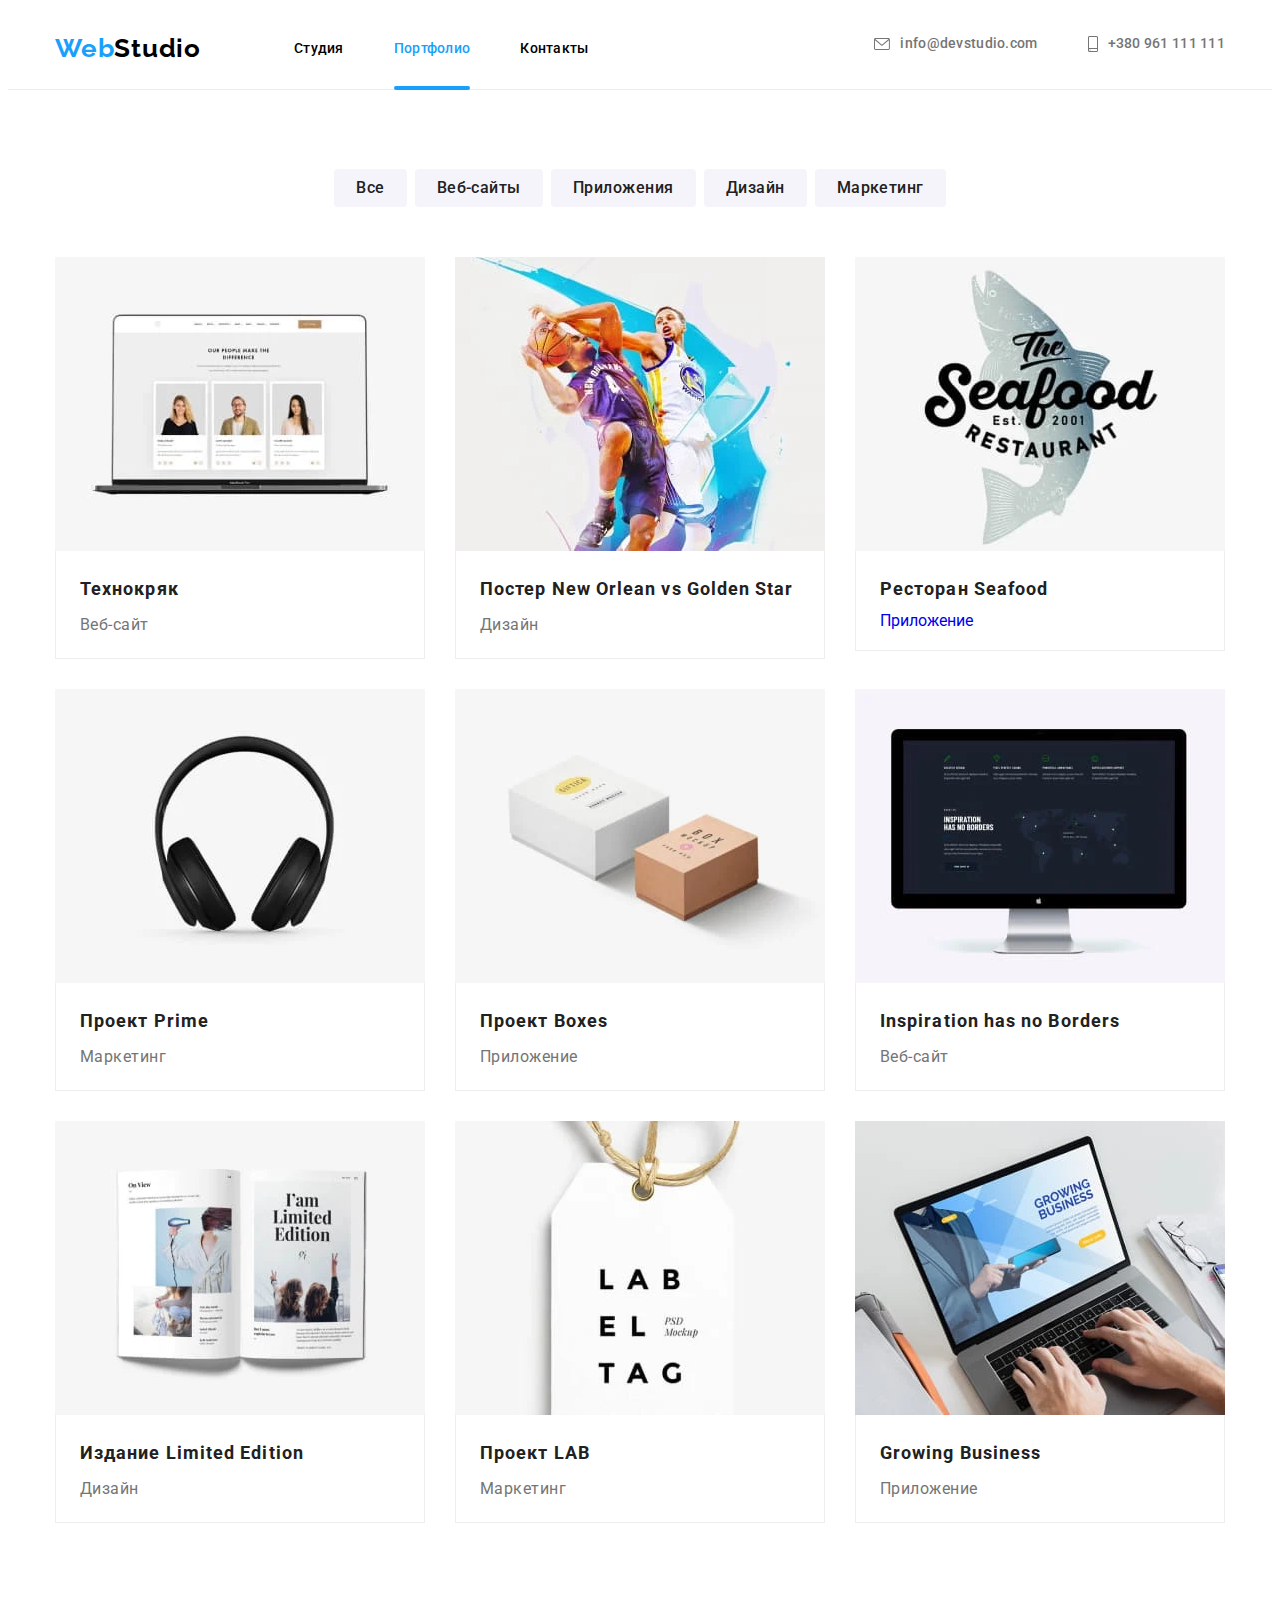
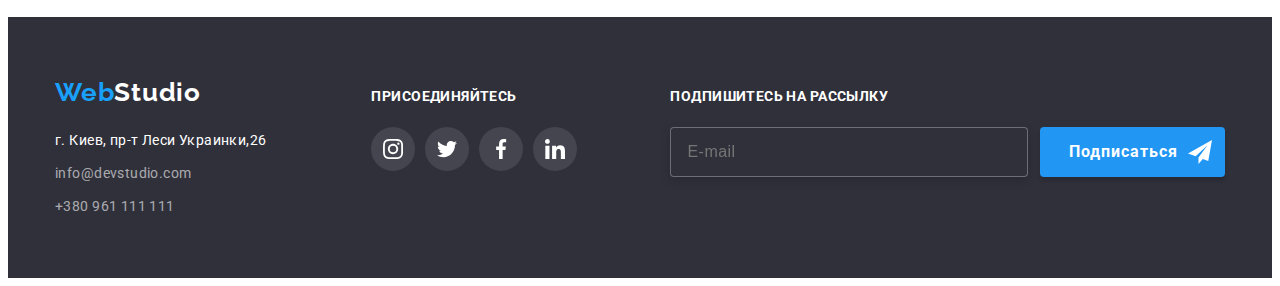
==== portfolio.html @ 55f648c2 "today" ====
<!DOCTYPE html>
<html lang="ru">

<head>
    <meta charset="UTF-8">
    <meta http-equiv="X-UA-Compatible" content="IE=edge">
    <meta name="viewport" content="width=device-width, initial-scale=1.0">
    <title>Document</title>
    <link rel="preconnect" href="https://fonts.googleapis.com">
    <link rel="preconnect" href="https://fonts.gstatic.com" crossorigin>
    <link
        href="https://fonts.googleapis.com/css2?family=Raleway:wght@700&family=Roboto:wght@400;500;700;900&display=swap"
        rel="stylesheet">
    <link rel="stylesheet" href="https://cdnjs.cloudflare.com/ajax/libs/modern-normalize/1.1.0/modern-normalize.min.css"
        integrity="sha512-wpPYUAdjBVSE4KJnH1VR1HeZfpl1ub8YT/NKx4PuQ5NmX2tKuGu6U/JRp5y+Y8XG2tV+wKQpNHVUX03MfMFn9Q=="
        crossorigin="anonymous" referrerpolicy="no-referrer" />

        <link rel="stylesheet" href="css/main.min.css">
</head>

<body>
    <!--Шапка сайта-->
    <header class="header">
        <div class="container header__container">
            <div class="mobile__logo">
                <a class="site-nav__logo" href="">Web<span class="site-nav__name">Studio</span></a>
                <button type="button" class="header__menu is__open" data-menu-open>
                    <svg width="40" height="40">
    
                        <use class="header__symbol" href="./images/symboleight.svg#icon-menu_40px">
    
                        </use>
                    </svg>
    
                </button>
            </div>
    
    
    
            <nav class="site-nav">
                <ul class="site-nav__list">
                    <li class="site-nav__item"><a class="site-nav__link " href="./index.html">Студия</a></li>
                    <li class="site-nav__item"><a class="site-nav__link current" href="./portfolio.html">Портфолио</a></li>
                    <li class="site-nav__item"><a class="site-nav__link" href="./contacts.html">Контакты</a></li>
                </ul>
            </nav>
            <ul class="contacts">
                <li class="contacts__item"><a class="contacts__link" href="mailto:">
                        <svg class="contacts__envelope">
                            <use href="./images/icon.svg#icon-envelope"></use>
                        </svg>
                        info@devstudio.com</a></li>
                <li class="contacts__item"><a class="contacts__link" href="tel:+380961111111">
                        <svg class="contacts__icon">
                            <use href="./images/icon.svg#icon-smartphone"></use>
                        </svg>
                        +380 961 111 111</a></li>
            </ul>
        </div>
    
        <div class="backdrop__menu is-hidden" data-menu>
            <button type="button" class="menu__close" data-menu-close>
                <svg class="menu__icon">
                    <use href="./images/new.svg#icon-close">
    
                    </use>
    
                </svg>
            </button>
    
    
            <ul class="menu__list">
                <li class="menu__item"><a class="menu__link" href="./index.html">Студия</a></li>
                <li class="menu__item"><a class="menu__link current" href="./portfolio.html">Портфолио</a></li>
                <li class="menu__item"><a class="menu__link" href="./contacts.html">Контакты</a></li>
            </ul>
            <div class="menu" id="menu" data-menu>
                <ul class="mobile__contacts">
    
                    <li class="mobile__item"><a class="mobile__link" href="tel:+380961111111">
    
                            +380 961 111 111</a></li>
                    <li class="mail__item"><a class="mail__link" href="mailto:">
    
                            info@devstudio.com</a></li>
                </ul>
                <ul class="network__list">
                    <li class="network__item"><a class="network__link" href="#"> Instagram
    
                        </a></li>
                    <li class="network__item"><a class="network__link" href="#"> Twitter
    
                        </a></li>
                    <li class="network__item"><a class="network__link" href="#"> Facebook
    
                        </a></li>
                    <li class="network__item"><a class="network__link" href="#"> LinkedIn
    
                        </a></li>
                </ul>
    
            </div>
    
        </div>
    </header>
    <!--кнопки -->
    <main>
        <section class="works">
            <div class="container">
                <h1 class="visually-hidden">Наши работы</h1>
                <ul class="works__button">
                    <li class="button__porfolio"><button class="button__link" type="button">Все</button></li>
                    <li class="button__porfolio"><button class="button__link" type="button">Веб-сайты</button></li>
                    <li class="button__porfolio"><button class="button__link" type="button">Приложения</button></li>
                    <li class="button__porfolio"><button class="button__link" type="button">Дизайн</button></li>
                    <li class="button__porfolio"><button class="button__link" type="button">Маркетинг</button></li>

                </ul>
        <!--работы-->
        
            <h2 class="visually-hidden">Примеры работ</h2>
            <ul class="works__example">
                <li class="works__item">
                    
                    <a class="works__link" href="#">
                    <div class="works__photo">
                  <div class="works__overlay"> 
                      <p class="works__text">Технокряк это современная площадка распространения коронавируса. Компании используют эту платформу для цифрового
                    шпионажа и атак на защищённые сервера конкурентов.</p></div>
                    <picture>
                        <source media="(max-width: 767px)" srcset="
                                        ./images/mobile/portfolio/img.webp 1x,
                                        ./images/mobile/portfolio/img@2x.webp 2x
                                      " type="image/webp" />
                        <source media="(max-width: 767px)" srcset="
                                        ./images/mobile/portfolio/img.jpg 1x,
                                        ./images/mobile/portfolio/img@2x.jpg 2x
                                      " />
                    
                        <source media="(max-width: 1199px)" srcset="
                                        ./images/tablet/portfolio/img.webp 1x,
                                        ./images/tablet/portfolio/img@2x.webp 2x
                                      " type="image/webp" />
                        <source media="(max-width: 1199px)" srcset="
                                        ./images/tablet/portfolio/img.jpg    1x,
                                        ./images/tablet/portfolio/img@2x.jpg 2x
                                      " />
                    
                        <source media="(min-width: 1200px)" srcset="
                                        ./images/desktop/portfolio/img.webp    1x,
                                        ./images/desktop/portfolio/img@2x.webp 2x
                                      " type="image/webp" />
                        <source media="(min-width: 1200px)" srcset="
                                        ./images/desktop/portfolio/img.jpg    1x,
                                        ./images/desktop/portfolio/img@2x.jpg 2x
                                      " />
                    
                        <img src="#" alt="Технокряк Веб-сайт" />
                    </picture>
                    </div>
                    <div class="works__titlle">
                        <h3 class="works__note"> Технокряк</h3>
                        <p class="works__desk">Веб-сайт</p>
                    </div>
                   </a>
                </li>
                <li class="works__item">
                    <a class="works__link" href="#">
                    <div class="works__photo">
                        <div class="works__overlay">
                            <p class="works__text">Технокряк это современная площадка распространения коронавируса. Компании используют эту
                                платформу для цифрового
                                шпионажа и атак на защищённые сервера конкурентов.</p>
                        </div>
                        <picture>
                    <source media="(max-width: 767px)" srcset="
                                                            ./images/mobile/portfolio/img-1.webp 1x,
                                                            ./images/mobile/portfolio/img-1@2x.webp 2x
                                                          " type="image/webp" />
                    <source media="(max-width: 767px)" srcset="
                                                            ./images/mobile/portfolio/img-1.jpg 1x,
                                                            ./images/mobile/portfolio/img-1@2x.jpg 2x
                                                          " />
                    
                    <source media="(max-width: 1199px)" srcset="
                                                            ./images/tablet/portfolio/img-1.webp 1x,
                                                            ./images/tablet/portfolio/img-1@2x.webp 2x
                                                          " type="image/webp" />
                    <source media="(max-width: 1199px)" srcset="
                                                            ./images/tablet/portfolio/img-1.jpg    1x,
                                                            ./images/tablet/portfolio/img-1@2x.jpg 2x
                                                          " />
                    
                    <source media="(min-width: 1200px)" srcset="
                                                            ./images/desktop/portfolio/img-1.webp    1x,
                                                            ./images/desktop/portfolio/img-1@2x.webp 2x
                                                          " type="image/webp" />
                    <source media="(min-width: 1200px)" srcset="
                                                            ./images/desktop/img-1.jpg    1x,
                                                            ./images/desktop/img-1@2x.jpg 2x
                                                          " />
                    
                    <img src="#" alt="Технокряк Веб-сайт" />
                    </picture>
                    </div>
                    <div class="works__titlle">
                        <h3 class="works__note">Постер New Orlean vs Golden Star</h3>
                        <p class="works__desk">Дизайн</p>
                    </div>
                </a>

                </li>
                <li class="works__item">
                    <a class="works__link" href="#">
                    <div class="works__photo">
                        <div class="works__overlay">
                            <p class="works__text">Технокряк это современная площадка распространения коронавируса. Компании используют эту
                                платформу для цифрового
                                шпионажа и атак на защищённые сервера конкурентов.</p>
                        </div>
                        <picture>
                    <source media="(max-width: 767px)" srcset="
                                                            ./images/mobile/portfolio/img-2.webp 1x,
                                                            ./images/mobile/portfolio/img-2@2x.webp 2x
                                                          " type="image/webp" />
                    <source media="(max-width: 767px)" srcset="
                                                            ./images/mobile/portfolio/img-2.jpg 1x,
                                                            ./images/mobile/portfolio/img-2@2x.jpg 2x
                                                          " />
                    
                    <source media="(max-width: 1199px)" srcset="
                                                            ./images/tablet/portfolio/img-2.webp 1x,
                                                            ./images/tablet/portfolio/img-2@2x.webp 2x
                                                          " type="image/webp" />
                    <source media="(max-width: 1199px)" srcset="
                                                            ./images/tablet/portfolio/img-2.jpg    1x,
                                                            ./images/tablet/portfolio/img-2@2x.jpg 2x
                                                          " />
                    
                    <source media="(min-width: 1200px)" srcset="
                                                            ./images/desktop/portfolio/img-2.webp    1x,
                                                            ./images/desktop/portfolio/img-2@2x.webp 2x
                                                          " type="image/webp" />
                    <source media="(min-width: 1200px)" srcset="
                                                            ./images/desktop/portfolio/img-2.jpg    1x,
                                                            ./images/desktop/portfolio/img-2@2x.jpg 2x
                                                          " />
                    
                    <img src="#" alt="Технокряк Веб-сайт" />
                    </picture>
                    </div>
                    <div class="works__titlle">
                        <h3 class="works__note">Ресторан Seafood</h3>
                        <p class="works-link-desk">Приложение</p>
                    </div>
                    </a>
                </li>
                <li class="works__item">
                    <a class="works__link" href="#">
                    <div class="works__photo">
                        <div class="works__overlay">
                            <p class="works__text">Технокряк это современная площадка распространения коронавируса. Компании используют эту
                                платформу для цифрового
                                шпионажа и атак на защищённые сервера конкурентов.</p>
                        </div>
                        <picture>
                    <source media="(max-width: 767px)" srcset="
                                                            ./images/mobile/portfolio/img-3.webp 1x,
                                                            ./images/mobile/portfolio/img-3@2x.webp 2x
                                                          " type="image/webp" />
                    <source media="(max-width: 767px)" srcset="
                                                            ./images/mobile/portfolio/img-3.jpg 1x,
                                                            ./images/mobile/portfolio/img-3@2x.jpg 2x
                                                          " />
                    
                    <source media="(max-width: 1199px)" srcset="
                                                            ./images/tablet/portfolio/img-3.webp 1x,
                                                            ./images/tablet/portfolio/img-3@2x.webp 2x
                                                          " type="image/webp" />
                    <source media="(max-width: 1199px)" srcset="
                                                            ./images/tablet/portfolio/img-3.jpg    1x,
                                                            ./images/tablet/portfolio/img-3@2x.jpg 2x
                                                          " />
                    
                    <source media="(min-width: 1200px)" srcset="
                                                            ./images/desktop/portfolio/img-3.webp    1x,
                                                            ./images/desktop/portfolio/img-3@2x.webp 2x
                                                          " type="image/webp" />
                    <source media="(min-width: 1200px)" srcset="
                                                            ./images/desktop/portfolio/img-3.jpg    1x,
                                                            ./images/desktop/portfolio/img-3@2x.jpg 2x
                                                          " />
                    
                    <img src="#" alt="Технокряк Веб-сайт" />
                    </picture>
                    </div>
                    <div class="works__titlle">
                        <h3 class="works__note">Проект Prime</h3>
                        <p class="works__desk"> Маркетинг</p>
                    </div>
                    </a>
                </li>
                <li class="works__item">
                    <a class="works__link" href="#">
                    <div class="works__photo">
                        <div class="works__overlay">
                            <p class="works__text">Технокряк это современная площадка распространения коронавируса. Компании используют эту
                                платформу для цифрового
                                шпионажа и атак на защищённые сервера конкурентов.</p>
                        </div>
                            <picture>
                                <source media="(max-width: 767px)" srcset="
                                 ./images/mobile/portfolio/img-4.webp 1x,
                                   ./images/mobile/portfolio/img-4@2x.webp 2x
                                   " type="image/webp" />
                                <source media="(max-width: 767px)" srcset="
                                     ./images/mobile/portfolio/img-4.jpg 1x,
                                       ./images/mobile/portfolio/img-4@2x.jpg 2x
                                      " />
                            
                                <source media="(max-width: 1199px)" srcset="
                                   ./images/tablet/portfolio/img-4.webp 1x,
                                   ./images/tablet/portfolio/img-4@2x.webp 2x
                                 " type="image/webp" />
                                <source media="(max-width: 1199px)" srcset="
                                     ./images/tablet/portfolio/img-4.jpg    1x,
                                    ./images/tablet/portfolio/img-4@2x.jpg 2x
                                      " />
                            
                                <source media="(min-width: 1200px)" srcset="
                                     ./images/desktop/portfolio/img-4.webp    1x,
                                      ./images/desktop/portfolio/img-4@2x.webp 2x
                                   " type="image/webp" />
                                <source media="(min-width: 1200px)" srcset="
                                 ./images/desktop/portfolio/img-4.jpg    1x,
                                    ./images/desktop/portfolio/img-4@2x.jpg 2x
                                    " />
                            
                                <img src="#" alt=" Проект Boxes Приложение" />
                            </picture>
                    </div>
                    <div class="works__titlle">
                        <h3 class="works__note">Проект Boxes</h3>
                        <p class="works__desk"> Приложение</p>
                    </div>
                   </a>
                </li>
                <li class="works__item">
                    <a class="works__link" href="#">
                    <div class="works__photo">
                        <div class="works__overlay">
                            <p class="works__text">Технокряк это современная площадка распространения коронавируса. Компании используют эту
                                платформу для цифрового
                                шпионажа и атак на защищённые сервера конкурентов.</p>
                        </div>
                            <picture>
                                <source media="(max-width: 767px)" srcset="
                                ./images/mobile/portfolio/img-5.webp 1x,
                                ./images/mobile/portfolio/img-5@2x.webp 2x
                                " type="image/webp" />
                                <source media="(max-width: 767px)" srcset="
                                  ./images/mobile/portfolio/img-5.jpg 1x,
                                  ./images/mobile/portfolio/img-5@2x.jpg 2x
                                 " />
                            
                                <source media="(max-width: 1199px)" srcset="
                                  ./images/tablet/portfolio/img-5.webp 1x,
                                  ./images/tablet/portfolio/img-5@2x.webp 2x
                                  " type="image/webp" />
                                <source media="(max-width: 1199px)" srcset="
                                 ./images/tablet/portfolio/img-5.jpg    1x,
                                   ./images/tablet/portfolio/img-5@2x.jpg 2x
                                   " />
                            
                                <source media="(min-width: 1200px)" srcset="
                                 ./images/desktop/portfolio/img-5.webp 1x,
                                 ./images/desktop/portfolio/img-5@2x.webp 2x
                                 " type="image/webp" />
                                <source media="(min-width: 1200px)" srcset="
                                 ./images/desktop/portfolio/img-5.jpg 1x,
                                 ./images/desktop/portfolio/img-5@2x.jpg 2x
                                  " />
                            
                                <img src="#" alt="Inspiration has no Borders  Веб-сайт" />
                            </picture>
                    </div>
                    <div class="works__titlle">
                        <h3 class="works__note">Inspiration has no Borders</h3>
                        <p class="works__desk"> Веб-сайт</p>
                    </div>
                    </a>
                </li>
                <li class="works__item">
                    <a class="works__link" href="#">
                    <div class="works__photo">
                        <div class="works__overlay">
                            <p class="works__text">Технокряк это современная площадка распространения коронавируса. Компании используют эту
                                платформу для цифрового
                                шпионажа и атак на защищённые сервера конкурентов.</p>
                        </div>
                            <picture>
                                <source media="(max-width: 767px)" srcset="
                                   ./images/mobile/portfolio/img-6.webp 1x,
                                   ./images/mobile/portfolio/img-6@2x.webp 2x
                                   " type="image/webp" />
                                <source media="(max-width: 767px)" srcset="
                                   ./images/mobile/portfolio/img-6.jpg 1x,
                                   ./images/mobile/portfolio/img-6@2x.jpg 2x
                                  " />
                            
                                <source media="(max-width: 1199px)" srcset="
                                  ./images/tablet/portfolio/img-6.webp 1x,
                                  ./images/tablet/portfolio/img-6@2x.webp 2x
                                " type="image/webp" />
                                <source media="(max-width: 1199px)" srcset="
                                      ./images/tablet/portfolio/img-6.jpg 1x,
                                      ./images/tablet/portfolio/img-6@2x.jpg 2x
                                  " />
                            
                                <source media="(min-width: 1200px)" srcset="
                                    ./images/desktop/portfolio/img-6.webp 1x,
                                    ./images/desktop/portfolio/img-6@2x.webp 2x
                                  " type="image/webp" />
                                <source media="(min-width: 1200px)" srcset="
                                 ./images/desktop/portfolio/img-6.jpg    1x,
                                  .images/desktop/portfolio/img-6@2x.jpg 2x
                                   " />
                        
                                <img src="#" alt="Издание Limited Edition Дизайн " />
                            </picture>
                    </div>
                    <div class="works__titlle">
                        <h3 class="works__note">Издание Limited Edition </h3>
                        <p class="works__desk">Дизайн </p>
                    </div>
                    </a>
                </li>
                <li class="works__item">
                    <a class="works__link" href="#">
                    <div class="works__photo">
                        <div class="works__overlay">
                            <p class="works__text">Технокряк это современная площадка распространения коронавируса. Компании используют эту
                                платформу для цифрового
                                шпионажа и атак на защищённые сервера конкурентов.</p>
                        </div>
                            <picture>
                                <source media="(max-width: 767px)" srcset="
                                   ./images/mobile/portfolio/img-7.webp 1x,
                                   ./images/mobile/portfolio/img-7@2x.webp 2x
                                 " type="image/webp" />
                                <source media="(max-width: 767px)" srcset="
                              ./images/mobile/portfolio/img-7.jpg 1x,
                               ./images/mobile/portfolio/img-7@2x.jpg 2x
                               " />
                            
                                <source media="(max-width: 1199px)" srcset="
                                  ./images/tablet/portfolio/img-7.webp 1x,
                                  ./images/tablet/portfolio/img-7@2x.webp 2x
                                 " type="image/webp" />
                                <source media="(max-width: 1199px)" srcset="
                                  ./images/tablet/portfolio/img-7.jpg 1x,
                                  ./images/tablet/portfolio/img-7@2x.jpg 2x
                                 " />
                            
                                <source media="(min-width: 1200px)" srcset="
                                    ./images/desktop/portfolio/img-7.webp 1x,
                                   ./images/desktop/portfolio/img-7@2x.webp 2x
                                 " type="image/webp" />
                                <source media="(min-width: 1200px)" srcset="
                                   ./images/desktop/portfolio/img-7.jpg    1x,
                                    ./images/desktop/portfolio/img-7@2x.jpg 2x
                                 " />
                            
                                <img src="#" alt="Проект LAB Маркетинг" />
                            </picture>
                    </div>
                    <div class="works__titlle">
                        <h3 class="works__note">Проект LAB </h3>
                        <p class="works__desk">Маркетинг </p>
                    </div>
                    </a>
                </li>

                <li class="works__item">
                    <a class="works__link" href="#">
                    <div class="works__photo">
                        <div class="works__overlay">
                            <p class="works__text">Технокряк это современная площадка распространения коронавируса. Компании используют эту
                                платформу для цифрового
                                шпионажа и атак на защищённые сервера конкурентов.</p>
                        </div>
                            <picture>
                                <source media="(max-width: 767px)" srcset="
                                      ./images/mobile/portfolio/img-8.webp 1x,
                                    ./images/mobile/portfolio/img-8@2x.webp 2x
                                  " type="image/webp" />
                                <source media="(max-width: 767px)" srcset="
                                    ./images/mobile/portfolio/img-8.jpg 1x,
                                     ./images/mobile/portfolio/img-8@2x.jpg 2x
                                  " />
                            
                                <source media="(max-width: 1199px)" srcset="
                                   ./images/tablet/portfolio/img-8.webp 1x,
                                   ./images/tablet/portfolio/img-8@2x.webp 2x
                                   " type="image/webp" />
                                <source media="(max-width: 1199px)" srcset="
                                   ./images/tablet/portfolio/img-8.jpg    1x,
                                    ./images/tablet/portfolio/img-8@2x.jpg 2x
                                     " />
                            
                                <source media="(min-width: 1200px)" srcset="
                               ./images/desktop/portfolio/img-8.webp    1x,
                                 ./images/desktop/portfolio/img-8@2x.webp 2x
                                  " type="image/webp" />
                                <source media="(min-width: 1200px)" srcset="
                                 ./images/desktop/portfolio/img-8.jpg    1x,
                                   ./images/desktop/portfolio/img-8@2x.jpg 2x
                                  " />
                            
                                <img src="#" alt="Growing Business Приложение" />
                            </picture>
                    </div>
                    <div class="works__titlle">
                        <h3 class="works__note"> Growing Business</h3>
                        <p class="works__desk">Приложение </p>
                    </div>
                    </a>
                </li>
            </ul>
            </div>
        </section>
    </main>
    <!--подвал-->

<footer class="footer">
    <div class="container box">
        
            <div class="footer__content">
                <a class="footer__logo" href="">Web<span class="footer__name">Studio</span></a>
                <ul class="footer__desk">
                    <li class=" footer__item"><a class="footer__map" href="https://goo.gl/maps/biE6AmLVYoVUKn4D6"
                            target="_blank" rel="noreferrer noopener">г. Киев, пр-т Леси Украинки,26</a></li>
                    <li class=" footer__item"><a class="footer__link" href="mailto:">info@devstudio.com</a></li>
                    <li class=" footer__item"><a class="footer__link" href="tel:+380961111111">+380 961 111 111</a></li>
                </ul>
            </div>
            <div class="footer__add">
                <h3 class="footer__titlle">присоединяйтесь</h3>
                <ul class="footer__catalog">

                    <li class="footer__list">

                        <a class="footer__note" href="">
                            <svg class="footer__icon">
                                <use href="./images/icon.svg#icon-instagram">
                                </use>
                            </svg>
                        </a>
                    </li>
                    <li class="footer__list">
                        <a class="footer__note" href="">
                            <svg class="footer__icon">
                                <use href="./images/icon.svg#icon-twitter">
                                </use>
                            </svg>
                        </a>

                    </li>
                    <li class="footer__list">
                        <a class="footer__note" href="">
                            <svg class="footer__icon">
                                <use href="./images/icon.svg#icon-facebook">
                                </use>
                            </svg>
                        </a>


                    </li>
                    <li class="footer__list">
                        <a class="footer__note" href="">
                            <svg class="footer__icon">
                                <use href="./images/icon.svg#icon-linkedin">
                                </use>
                            </svg>
                        </a>

                    </li>
                </ul>
            </div>
        
        <div class="footer__form">
            <h3 class="footer__titlle">Подпишитесь на рассылку </h3>
            <form class="footer__blank">
                <label for="mail" class="footer__label"></label>
                <input name="email" placeholder="E-mail" class="footer__input" />
                <button type="submit" class="footer__button">Подписаться
                    <svg class="icon__fly">
                        <use href="./images/symbol.svg#icon-fly">
                        </use>
                    </svg>
                </button>
            </form>
        </div>

    </div>
</footer>    
<script src="./js/modal.js"></script>
<script src="./js/menu.js"></script>
</body>

</html>
---- css/main.min.css ----
:root{--primary-text-color: rgba(0, 0, 0, 0.8);--titlle-text-color: #000000;--accent-color: #18a0fb;--primary-white-color: #ffffff;--team-color: #757575;--contacts-color: rgba(255, 255, 255, 0.6);--text-leng: 'Roboto', sans-serif;--secondary-text: 'Raleway', sans-serif;--button-color: #f5f4fa;--footer-color: #2f303a;--section-color: #e5e5e5;--outline-color: #eeeeee;--color-word: #212121;--gradient-color: rgba (196 196 196 1);--card-set-gap: 20px;--card-shadow: 0px 3px 1px rgba(0, 0, 0, 0.1), 0px 1px 2px rgba(0, 0, 0, 0.08),
    0px 2px 2px rgba(0, 0, 0, 0.12);--background: rgba(47, 48, 58, 0.4);--timing-fuction: cubic-bezier(0.4, 0, 0.2, 1)}h1,h2,h3,h4,p,ul{margin:0;padding:0}img{display:block;max-width:100%}html{-webkit-box-sizing:border-box;box-sizing:border-box}*,*::before,*::after{-webkit-box-sizing:inherit;box-sizing:inherit}body{font-family:var(--text-leng)}.header{border-bottom:1px solid #ececec;padding-bottom:25px;padding-top:25px;position:relative}@media screen and (min-width: 768px){.header{display:-webkit-box;display:-ms-flexbox;display:flex;-webkit-box-align:center;-ms-flex-align:center;align-items:center}}@media screen and (min-width: 768px){.header .header__container{display:-webkit-box;display:-ms-flexbox;display:flex;-webkit-box-align:center;-ms-flex-align:center;align-items:center}}.container{padding-left:15px;padding-right:15px;margin:0 auto}@media screen and (min-width: 480px){.container{width:480px}}@media screen and (min-width: 768px){.container{width:768px}}@media screen and (min-width: 1200px){.container{width:1200px}}.mobile__logo{display:-webkit-box;display:-ms-flexbox;display:flex;-webkit-box-pack:justify;-ms-flex-pack:justify;justify-content:space-between}@media screen and (min-width: 768px){.mobile__logo{margin-right:93px}}.site-nav{display:none}@media screen and (min-width: 768px){.site-nav{display:block}}.site-nav__logo{text-decoration:none;font-family:var(--secondary-text);font-weight:bold;font-size:26px;line-height:1.2;letter-spacing:0.03em;color:var(--accent-color)}.site-nav__name{color:var(--titlle-text-color);display:-webkit-inline-box;display:-ms-inline-flexbox;display:inline-flex;-ms-flex-pack:distribute;justify-content:space-around}@media screen and (min-width: 768px){.site-nav__list{list-style:none;text-decoration:none;font-weight:500;font-size:14px;line-height:1.14;letter-spacing:0.02em;display:-webkit-box;display:-ms-flexbox;display:flex;-webkit-box-align:center;-ms-flex-align:center;align-items:center}}.site-nav__item:not(:last-child){margin-right:50px;margin-left:auto}@media screen and (min-width: 480px){.site-nav__link.current{position:relative;color:var(--accent-color)}}@media screen and (min-width: 480px){.site-nav__link.current::after{position:absolute;left:0;bottom:-34px;content:'';display:block;background-color:var(--accent-color);border-radius:2px;width:100%;height:4px}}.site-nav__link{text-decoration:none;font-weight:500;font-size:14px;line-height:1.14;letter-spacing:0.02em;color:var(--titlle-text-color);-webkit-transition:color 250ms cubic-bezier(0.4, 0, 0.2, 1);transition:color 250ms cubic-bezier(0.4, 0, 0.2, 1)}.site-nav__link:hover,.site-nav__link:focus{color:var(--accent-color)}.contacts{list-style:none;font-weight:500;font-size:14px;line-height:1.14;letter-spacing:0.02em;display:none}@media screen and (min-width: 768px){.contacts{display:block;margin-left:auto}}@media screen and (min-width: 1200px){.contacts{display:-webkit-box;display:-ms-flexbox;display:flex}}.contacts__item:not(:last-child){margin-bottom:10px}@media screen and (min-width: 1200px){.contacts__item:not(:last-child){margin-right:50px;margin-left:auto}}.contacts__envelope{width:16px;height:12px;margin-right:10px;fill:var(--team-color);-webkit-transition:fill 250ms cubic-bezier(0.4, 0, 0.2, 1);transition:fill 250ms cubic-bezier(0.4, 0, 0.2, 1)}.contacts__icon{width:10px;height:16px;margin-right:10px;fill:var(--team-color);-webkit-transition:color 250ms cubic-bezier(0.4, 0, 0.2, 1);transition:color 250ms cubic-bezier(0.4, 0, 0.2, 1)}.contacts__link:hover svg,.contacts__link:focus{fill:#2196f3}.contacts__link{text-decoration:none;font-weight:500;font-size:14px;line-height:1.14;letter-spacing:0.02em;color:var(--team-color);display:-webkit-box;display:-ms-flexbox;display:flex;-webkit-box-align:center;-ms-flex-align:center;align-items:center;-webkit-transition:color 250ms cubic-bezier(0.4, 0, 0.2, 1);transition:color 250ms cubic-bezier(0.4, 0, 0.2, 1)}.contacts__link:hover,.contacts__link:focus{color:var(--accent-color)}.header__menu{border:none;background-color:transparent;padding:0}@media screen and (min-width: 768px){.header__menu{display:none}}.menu{font-size:20px;-webkit-box-pack:end;-ms-flex-pack:end;justify-content:flex-end;background:#ffffff}.menu.is__open{display:block}.menu__list{margin-top:28px;font-size:40px;line-height:47px;letter-spacing:0.02em;color:#2196f3}.menu__item{list-style:none;font-size:40px;line-height:47px;letter-spacing:0.02em;color:#212121}.menu__item:not(:last-child){margin-bottom:32px}.menu__link{font-size:40px;font-weight:500;line-height:47px;text-align:center;letter-spacing:0.02em;text-decoration:none;color:#212121}.menu__link.current{color:#2196f3}.mobile__item{list-style:none;margin-bottom:32px}.mobile__link{text-decoration:none;font-size:34px;line-height:40px;letter-spacing:0.02em;color:#2196f3;text-decoration:none}.mail__item{margin-bottom:64px;list-style:none}.mail__link{font-weight:500;font-size:24px;line-height:28px;letter-spacing:0.02em;text-decoration:none;color:#757575}.network__list{display:-webkit-box;display:-ms-flexbox;display:flex}.network__item{list-style:none}.network__item:not(:last-child){margin-right:20px}.network__link{text-decoration:none;font-size:18px;line-height:22px;letter-spacing:0.02em;color:#2196f3}.backdrop__menu{position:fixed;display:-webkit-box;display:-ms-flexbox;display:flex;z-index:1;-webkit-box-orient:vertical;-webkit-box-direction:normal;-ms-flex-direction:column;flex-direction:column;-webkit-box-pack:justify;-ms-flex-pack:justify;justify-content:space-between;top:0;left:0;width:100vw;height:100vh;padding:40px;background-color:#FFFFFF;opacity:1;visibility:visible;pointer-events:initial;-webkit-transition:opacity 250ms cubic-bezier(0.4, 0, 0.2, 1),visibility 250ms cubic-bezier(0.4, 0, 0.2, 1);transition:opacity 250ms cubic-bezier(0.4, 0, 0.2, 1),visibility 250ms cubic-bezier(0.4, 0, 0.2, 1)}@media screen and (min-width: 768px){.backdrop__menu{display:none}}.backdrop__menu.is-hidden{opacity:0;pointer-events:none;visibility:hidden}@media screen and (min-width: 768px){.backdrop__menu.is-hidden{display:none}}.menu__button{width:40px;height:40px;border:none;padding:0}@media screen and (min-width: 768px){.menu__button{display:none}}.menu__close{width:40px;height:40px;position:absolute;top:8px;right:8px;height:30px;width:30px;border:none;display:-webkit-box;display:-ms-flexbox;display:flex;-webkit-box-pack:center;-ms-flex-pack:center;justify-content:center;-webkit-box-align:center;-ms-flex-align:center;align-items:center;background-color:var(--primary-white-color);-webkit-transition:fill 250ms cubic-bezier(0.4, 0, 0.2, 1);transition:fill 250ms cubic-bezier(0.4, 0, 0.2, 1)}.menu__close:hover svg,.menu__close:focus svg{fill:var(--accent-color)}.menu__icon{fill:var(--titlle-text-color);width:18px;height:18px;-webkit-transition:fill 250ms cubic-bezier(0.4, 0, 0.2, 1);transition:fill 250ms cubic-bezier(0.4, 0, 0.2, 1)}.button{cursor:pointer;background:var(--accent-color);font-family:inherit;font-weight:bold;font-size:16px;line-height:1.9;-webkit-box-align:center;-ms-flex-align:center;align-items:center;text-align:center;color:var(--primary-white-color);border-radius:5px;padding-top:10px;padding-bottom:10px;padding-left:32px;padding-right:32px;border:none}.backdrop{position:fixed;top:0;left:0;width:100vw;height:100vh;background-color:rgba(0,0,0,0.2);-webkit-transition:opacity 250ms cubic-bezier(0.4, 0, 0.2, 1),visibility 250ms cubic-bezier(0.4, 0, 0.2, 1);transition:opacity 250ms cubic-bezier(0.4, 0, 0.2, 1),visibility 250ms cubic-bezier(0.4, 0, 0.2, 1)}.backdrop.is-hidden{opacity:0;pointer-events:none;visibility:hidden}.slogan{padding:60px;text-align:center;background:-webkit-gradient(linear, left top, right top, from(var(--background)), to(var(--background))),url("../images/hero/hero-480.jpg");background:linear-gradient(to right, var(--background), var(--background)),url("../images/hero/hero-480.jpg");background-repeat:no-repeat;background-position:center;background-size:cover}@media (min-device-pixel-ratio: 2), (-webkit-min-device-pixel-ratio: 2), (min-resolution: 192dpi), (min-resolution: 2dppx){.slogan{background:-webkit-gradient(linear, left top, right top, from(var(--background)), to(var(--background))),url("../images/hero/hero-480@2x.jpg");background:linear-gradient(to right, var(--background), var(--background)),url("../images/hero/hero-480@2x.jpg")}}@media screen and (min-width: 768px){.slogan{padding:118px 0;background:-webkit-gradient(linear, left top, right top, from(var(--background)), to(var(--background))),url("../images/hero/hero-768.jpg");background:linear-gradient(to right, var(--background), var(--background)),url("../images/hero/hero-768.jpg")}}@media screen and (min-width: 768px) and (min-device-pixel-ratio: 2), screen and (min-width: 768px) and (-webkit-min-device-pixel-ratio: 2), screen and (min-width: 768px) and (min-resolution: 192dpi), screen and (min-width: 768px) and (min-resolution: 2dppx){.slogan{background:-webkit-gradient(linear, left top, right top, from(var(--background)), to(var(--background))),url("../images/hero/hero-768@2x.jpg");background:linear-gradient(to right, var(--background), var(--background)),url("../images/hero/hero-768@2x.jpg")}}@media screen and (min-width: 1200px){.slogan{padding:200px 0;background:-webkit-gradient(linear, left top, right top, from(var(--background)), to(var(--background))),url("../images/hero/hero-1200.jpg");background:linear-gradient(to right, var(--background), var(--background)),url("../images/hero/hero-1200.jpg")}}@media screen and (min-width: 1200px) and (min-device-pixel-ratio: 2), screen and (min-width: 1200px) and (-webkit-min-device-pixel-ratio: 2), screen and (min-width: 1200px) and (min-resolution: 192dpi), screen and (min-width: 1200px) and (min-resolution: 2dppx){.slogan{background:-webkit-gradient(linear, left top, right top, from(var(--background)), to(var(--background))),url("../images/hero/hero-1200@2x.jpg");background:linear-gradient(to right, var(--background), var(--background)),url("../images/hero/hero-1200@2x.jpg")}}.slogan__name{text-transform:uppercase;font-family:var(--text-leng);font-weight:900;font-size:26px;line-height:1.61;text-align:center;color:var(--primary-white-color);margin:0 auto;margin-bottom:30px;letter-spacing:0.06em}@media screen and (min-width: 768px){.slogan__name{font-size:26px;line-height:42px}}@media screen and (min-width: 1200px){.slogan__name{font-size:44px;line-height:1.4;width:696px}}.modal{position:absolute;-webkit-transform:translate(-50%, -50%);transform:translate(-50%, -50%);background-color:var(--primary-white-color);border-radius:4px;width:450px;height:609px;left:50%;top:50%;padding:40px}@media screen and (min-width: 768px){.modal{position:absolute;padding:40px;width:450px;height:609px;top:50%;left:50%}}.close{position:absolute;top:8px;right:8px;height:30px;width:30px;border-radius:50%;border:1px solid rgba(0,0,0,0.1);display:-webkit-box;display:-ms-flexbox;display:flex;-webkit-box-pack:center;-ms-flex-pack:center;justify-content:center;-webkit-box-align:center;-ms-flex-align:center;align-items:center;background-color:var(--primary-white-color);-webkit-transition:border 250ms cubic-bezier(0.4, 0, 0.2, 1);transition:border 250ms cubic-bezier(0.4, 0, 0.2, 1)}.close:hover,.close:focus{border:1px solid var(--accent-color)}.close:hover svg,.close:focus svg{fill:var(--accent-color)}.modal__close{fill:var(--titlle-text-color);width:18px;height:18px;-webkit-transition:fill 250ms cubic-bezier(0.4, 0, 0.2, 1);transition:fill 250ms cubic-bezier(0.4, 0, 0.2, 1)}.form{width:100%;height:100%}.form__name{margin-bottom:12px;size:20px;line-height:1.15;letter-spacing:0.03em;text-align:center}.form__list{list-style:none}.form__item{position:relative;display:-webkit-box;display:-ms-flexbox;display:flex;-webkit-box-orient:vertical;-webkit-box-direction:normal;-ms-flex-direction:column;flex-direction:column}.form__item:not(:last-child){margin-bottom:10px}.form__checkbox{margin-top:10px;margin-bottom:30px}.form__span{position:relative}.form__label{text-align:left;font-size:12px;line-height:1.17;letter-spacing:0.01em;color:#757575;margin-bottom:4px}.form__icon{position:absolute;display:inline-block;top:50%;left:15px;fill:#212121;-webkit-transform:translateY(-50%);transform:translateY(-50%);-webkit-transition:fill 250ms cubic-bezier(0.4, 0, 0.2, 1);transition:fill 250ms cubic-bezier(0.4, 0, 0.2, 1)}.login{width:12px;height:12px}.tell{width:13px;height:13px}.mail{width:15px;height:12px}.form__okey{width:16px;height:15px;margin-left:52px}.form__label:focus-within>.form-icon{fill:#18a0fb}.form__input:focus-within{border:1px solid #18a0fb}.form__input{width:370px;height:40px;border:1px solid rgba(33,33,33,0.2);-webkit-box-sizing:border-box;box-sizing:border-box;border-radius:4px;padding-left:42px;-webkit-transition:border 250ms cubic-bezier(0.4, 0, 0.2, 1);transition:border 250ms cubic-bezier(0.4, 0, 0.2, 1)}.form__input:hover ~ .form__icon,.form__input:focus ~ .form__icon{fill:#18a0fb;-webkit-transition:fill 250ms cubic-bezier(0.4, 0, 0.2, 1);transition:fill 250ms cubic-bezier(0.4, 0, 0.2, 1)}.form__input:hover,.form__input:focus{border:1px solid #18a0fb;-webkit-transition:border 250ms cubic-bezier(0.4, 0, 0.2, 1);transition:border 250ms cubic-bezier(0.4, 0, 0.2, 1);outline:none}.form__text{resize:none;border:1px solid rgba(33,33,33,0.2);-webkit-box-sizing:border-box;box-sizing:border-box;border-radius:4px;width:370px;height:120px;font-size:12px;line-height:1.16;letter-spacing:0.01em;color:rgba(117,117,117,0.5);padding-top:12px;padding-bottom:12px;padding-left:16px;padding-right:16px;-webkit-transition:border 250ms cubic-bezier(0.4, 0, 0.2, 1);transition:border 250ms cubic-bezier(0.4, 0, 0.2, 1)}.form__text:hover,.form__text:focus{border:1px solid #18a0fb;-webkit-transition:border 250ms cubic-bezier(0.4, 0, 0.2, 1);transition:border 250ms cubic-bezier(0.4, 0, 0.2, 1);outline:none}.form__check{width:1px;height:1px;margin:-1px;border:0;padding:0;clip:rect(0 0 0 0);overflow:hidden}.icon__okay{display:inline-block;width:16px;height:16px;border:2px solid #212121;border-radius:4px;margin-right:8px;background-repeat:no-repeat;background-position:center}.form__check:checked+.icon__okay{border-color:#18a0fb;background-color:#18a0fb;background-image:url("../images/okay.svg");background-size:contain;background-origin:content-box;-webkit-box-sizing:border-box;box-sizing:border-box}.form__check:focus+.icon__okay{border-color:#18a0fb;-webkit-transition:background-color 250ms cubic-bezier(0.4, 0, 0.2, 1),border-color 250ms cubic-bezier(0.4, 0, 0.2, 1),backgraund-image 250ms cubic-bezier(0.4, 0, 0.2, 1);transition:background-color 250ms cubic-bezier(0.4, 0, 0.2, 1),border-color 250ms cubic-bezier(0.4, 0, 0.2, 1),backgraund-image 250ms cubic-bezier(0.4, 0, 0.2, 1)}.form__button{padding-left:56px;padding-top:10px;padding-bottom:10px;padding-right:55px;background:var(--accent-color);color:var(--primary-white-color);-webkit-box-shadow:0px 4px 4px rgba(0,0,0,0.15);box-shadow:0px 4px 4px rgba(0,0,0,0.15);border-radius:4px;-webkit-transition:-webkit-box-shadow 250ms cubic-bezier(0.4, 0, 0.2, 1);transition:-webkit-box-shadow 250ms cubic-bezier(0.4, 0, 0.2, 1);transition:box-shadow 250ms cubic-bezier(0.4, 0, 0.2, 1);transition:box-shadow 250ms cubic-bezier(0.4, 0, 0.2, 1), -webkit-box-shadow 250ms cubic-bezier(0.4, 0, 0.2, 1);font-weight:bold;font-size:16px;line-height:30px;letter-spacing:0.06em;border:none}.form__doc{color:#18a0fb;font-size:14px;line-height:24px;letter-spacing:0.03em}.form__okay{width:696px;margin:0 auto;text-align:center}.peculiarities{padding-top:60px;padding-bottom:60px}@media screen and (min-width: 1200px){.peculiarities{padding-top:94px}}.peculiarities__name{line-height:1.7;color:rgba(0,0,0,0);position:absolute;width:1px;height:1px;margin:-1px;border:0;padding:0;white-space:nowrap;-webkit-clip-path:inset(100%);clip-path:inset(100%);clip:rect(0 0 0 0);overflow:hidden}.peculiarities-text{margin-left:30px}@media screen and (min-width: 1200px){.peculiarities-text{width:270px}}.peculiarities__list{margin-left:-30px;margin-top:-30px}@media screen and (min-width: 768px){.peculiarities__list{display:-webkit-box;display:-ms-flexbox;display:flex;-ms-flex-wrap:wrap;flex-wrap:wrap}}@media screen and (min-width: 1200px){.peculiarities__list{display:-webkit-box;display:-ms-flexbox;display:flex}}.peculiarities__item{list-style:none;line-height:1.14;color:var(--titlle-text-color);margin-top:30px;margin-left:30px}@media screen and (min-width: 768px){.peculiarities__item{width:calc(100% /2 - 30px)}}@media screen and (min-width: 1200px){.peculiarities__item{width:calc(100% /4 - 30px)}}.peculiarities__thumb{height:120px;border-radius:4px;background-color:#f5f4fa;margin-bottom:30px;-webkit-box-align:center;-ms-flex-align:center;align-items:center;-webkit-box-pack:center;-ms-flex-pack:center;justify-content:center;display:-webkit-box;display:-ms-flexbox;display:flex}.peculiarities__icon{width:70px;height:70px;fill:#212121}.peculiarities__titlle{font-weight:bold;font-size:14px;line-height:1.5;text-transform:uppercase;color:var(--color-word);margin-bottom:10px;text-align:center}@media screen and (min-width: 768px){.peculiarities__titlle{text-align:start}}.peculiarities__text{font-size:14px;line-height:1.7;letter-spacing:0.03em;color:var(--team-color)}.applications{font-weight:bold;font-size:36px;line-height:1.16;text-align:center;letter-spacing:0.03em;padding-top:94px;padding-bottom:94px;display:none}@media screen and (min-width: 1200px){.applications{display:block}}.applications__titlle{font-weight:bold;font-size:36px;line-height:1.16;text-align:center;letter-spacing:0.03em;color:var(--color-word);margin-bottom:50px}.applications__image{position:relative}@media screen and (min-width: 1200px){.applications__label{display:-webkit-box;display:-ms-flexbox;display:flex;-webkit-box-pack:center;-ms-flex-pack:center;justify-content:center;-webkit-box-align:center;-ms-flex-align:center;align-items:center;width:370px;height:70px;position:absolute;bottom:0;left:0;width:100%;padding-top:27px;padding-bottom:27px;background-color:rgba(47,48,58,0.8)}}.applications__text{letter-spacing:0.03em;text-align:center;text-transform:uppercase;font-size:14px;color:var(--primary-white-color)}.applications__list{list-style:none;display:-webkit-box;display:-ms-flexbox;display:flex;margin-left:-30px}.applications__item{margin-left:30px;width:calc((100% - 60px) /3)}.team{padding-top:60px;padding-bottom:60px;background-color:var(--button-color)}.team__name{font-weight:bold;font-size:36px;line-height:1.16;letter-spacing:0.03em;width:300px;margin:auto;text-align:center;outline:1px;padding-left:0;margin-bottom:50px}.team__list{list-style:none;margin-top:-30px;margin-left:-30px}@media screen and (min-width: 768px){.team__list{display:-webkit-box;display:-ms-flexbox;display:flex;-ms-flex-wrap:wrap;flex-wrap:wrap}}.team__item{background-color:var(--primary-white-color);border-radius:0px 0px 4px 4px;-webkit-box-shadow:0px 1px 3px rgba(0,0,0,0.12),0px 1px 1px rgba(0,0,0,0.14),0px 2px 1px rgba(0,0,0,0.2);box-shadow:0px 1px 3px rgba(0,0,0,0.12),0px 1px 1px rgba(0,0,0,0.14),0px 2px 1px rgba(0,0,0,0.2);margin-top:30px;margin-left:30px}@media screen and (min-width: 768px){.team__item{width:calc(100% /2 - 30px)}}@media screen and (min-width: 1200px){.team__item{width:calc(100% /4 - 30px)}}.team__thumb{border-radius:5px;background-color:var(--primary-white-color);display:-webkit-box;display:-ms-flexbox;display:flex;-webkit-box-align:center;-ms-flex-align:center;align-items:center}.team__card{padding-top:30px;padding-bottom:30px}.team__desk{font-weight:500;font-size:16px;line-height:19px;text-align:center;letter-spacing:0.03em;color:var(--color-word);margin-bottom:10px}.team__text{font-weight:normal;font-size:16px;line-height:1.19;text-align:center;letter-spacing:0.03em;color:var(--team-color);margin-bottom:16px}.team__catalog{display:-webkit-box;display:-ms-flexbox;display:flex;-webkit-box-pack:center;-ms-flex-pack:center;justify-content:center;list-style:none}.link__note{width:44px;height:44px}.link__note:not(:last-child){margin-right:10px}.team__link{width:100%;height:100%;border-radius:50%;display:-webkit-box;display:-ms-flexbox;display:flex;-webkit-box-pack:center;-ms-flex-pack:center;justify-content:center;-webkit-box-align:center;-ms-flex-align:center;align-items:center;-webkit-transition:background-color 250ms cubic-bezier(0.4, 0, 0.2, 1);transition:background-color 250ms cubic-bezier(0.4, 0, 0.2, 1)}.team__link:hover svg,.team__link:focus svg{fill:#ffffff}.team__link:hover,.team__link:focus{background-color:#2196f3}.team__icon{width:20px;height:20px;fill:#afb1b8;-webkit-transition:fill 250ms cubic-bezier(0.4, 0, 0.2, 1);transition:fill 250ms cubic-bezier(0.4, 0, 0.2, 1)}.clients{padding-top:94px;padding-bottom:94px}.clients__list{list-style:none;display:-webkit-box;display:-ms-flexbox;display:flex;-ms-flex-wrap:wrap;flex-wrap:wrap;margin-left:-30px;margin-top:-30px}.clients__name{font-size:36px;text-align:center;letter-spacing:0.03em;color:var(--color-word);text-align:center;margin-bottom:50px}.clients__item{height:92px;margin-left:30px;margin-top:30px;-ms-flex-preferred-size:calc(100% /2 - 30px);flex-basis:calc(100% /2 - 30px)}@media screen and (min-width: 768px){.clients__item{-ms-flex-preferred-size:calc(100% /3 - 30px);flex-basis:calc(100% /3 - 30px)}}@media screen and (min-width: 1200px){.clients__item{-ms-flex-preferred-size:calc(100% /6 - 30px);flex-basis:calc(100% /6 - 30px)}}.clients__link:hover,.clients__link:focus{border-color:#2196f3}.clients__link:hover svg,.clients__link:focus svg{fill:#2196f3}.clients__link{width:100%;height:100%;border:1px solid #afb1b8;border-radius:4px;display:-webkit-box;display:-ms-flexbox;display:flex;-webkit-box-align:center;-ms-flex-align:center;align-items:center;-webkit-box-pack:center;-ms-flex-pack:center;justify-content:center;-webkit-transition:border-color 250ms cubic-bezier(0.4, 0, 0.2, 1);transition:border-color 250ms cubic-bezier(0.4, 0, 0.2, 1)}.clients__icon{width:106px;height:60px;fill:#afb1b8;-webkit-transition:fill 250ms cubic-bezier(0.4, 0, 0.2, 1);transition:fill 250ms cubic-bezier(0.4, 0, 0.2, 1)}.footer{padding-top:60px;padding-bottom:60px;background-color:var(--footer-color)}@media screen and (min-width: 768px){.box{display:-webkit-box;display:-ms-flexbox;display:flex;-ms-flex-wrap:wrap;flex-wrap:wrap;-ms-flex-pack:distribute;justify-content:space-around;-webkit-box-align:baseline;-ms-flex-align:baseline;align-items:baseline}}@media screen and (min-width: 768px){.footer__box{display:-webkit-box;display:-ms-flexbox;display:flex}}@media screen and (min-width: 1200px){.footer__box{display:-webkit-box;display:-ms-flexbox;display:flex;-webkit-box-align:baseline;-ms-flex-align:baseline;align-items:baseline}}.footer__content{text-align:center;margin-bottom:60px}@media screen and (min-width: 768px){.footer__content{margin-bottom:0}}@media screen and (min-width: 1200px){.footer__content{text-align:start;margin-right:auto}}.footer__add{margin-bottom:60px;text-align:center}@media screen and (min-width: 768px){.footer__add{margin-bottom:0}}@media screen and (min-width: 1200px){.footer__add{margin-right:93px;text-align:start}}.footer__logo{text-decoration:none;font-family:var(--secondary-text);font-weight:bold;font-size:26px;line-height:1.2;letter-spacing:0.03em;color:var(--accent-color);margin-bottom:20px;display:block}.footer__desk{list-style:none}.footer__name{color:var(--primary-white-color)}.footer__map{text-decoration:none;font-weight:normal;font-size:14px;line-height:24px;letter-spacing:0.03em;color:var(--primary-white-color)}.footer__map:not(:last-child){margin-bottom:9px}.footer__link{text-decoration:none;font-weight:normal;font-size:14px;line-height:24px;letter-spacing:0.03em;color:var(--contacts-color)}.footer__item:not(:last-child){margin-bottom:9px}.footer__catalog{display:-webkit-box;display:-ms-flexbox;display:flex;list-style:none;-webkit-box-pack:center;-ms-flex-pack:center;justify-content:center}.footer__titlle{color:var(--primary-white-color);font-weight:bold;font-size:14px;line-height:1.5;text-transform:uppercase;letter-spacing:0.03em;margin-bottom:20px}.footer__list{width:44px;height:44px}.footer__list:not(:last-child){margin-right:10px}.footer__note{width:100%;height:100%;border-radius:50%;background:rgba(255,255,255,0.1);display:-webkit-box;display:-ms-flexbox;display:flex;-webkit-box-pack:center;-ms-flex-pack:center;justify-content:center;-webkit-box-align:center;-ms-flex-align:center;align-items:center;-webkit-transition:background-color 250ms cubic-bezier(0.4, 0, 0.2, 1);transition:background-color 250ms cubic-bezier(0.4, 0, 0.2, 1)}.footer__note:hover,.footer__note:focus{background-color:#2196f3}.footer__icon{width:20px;height:20px;fill:#ffffff;-webkit-transition:fill 250ms cubic-bezier(0.4, 0, 0.2, 1);transition:fill 250ms cubic-bezier(0.4, 0, 0.2, 1)}.footer__blank{list-style:none;-webkit-box-align:center;-ms-flex-align:center;align-items:center}@media screen and (min-width: 1200px){.footer__blank{display:-webkit-box;display:-ms-flexbox;display:flex}}.footer__form{text-align:center}@media screen and (min-width: 768px){.footer__form{margin-top:60px}}@media screen and (min-width: 1200px){.footer__form{text-align:start;margin-top:0}}.footer__input{width:100%;height:50px;background:#2f303a;border:1px solid rgba(255,255,255,0.3);-webkit-box-sizing:border-box;box-sizing:border-box;-webkit-filter:drop-shadow(0px 4px 4px rgba(0,0,0,0.15));filter:drop-shadow(0px 4px 4px rgba(0,0,0,0.15));border-radius:4px;font-size:16px;line-height:20px;letter-spacing:0.03em;padding-left:16px;color:rgba(255,255,255,0.6);display:-webkit-box;display:-ms-flexbox;display:flex;-webkit-box-align:center;-ms-flex-align:center;align-items:center}@media screen and (min-width: 768px){.footer__input{width:450px;-webkit-box-pack:center;-ms-flex-pack:center;justify-content:center;margin:0 auto}}@media screen and (min-width: 1200px){.footer__input{width:358px}}.footer__button{background-color:#2196f3;color:var(--primary-white-color);padding-left:29px;padding-right:13px;padding-top:10px;padding-bottom:10px;-webkit-box-shadow:0px 4px 4px rgba(0,0,0,0.15);box-shadow:0px 4px 4px rgba(0,0,0,0.15);border-radius:4px;font-weight:bold;margin-top:20px;letter-spacing:0.06em;font-size:16px;line-height:30px;cursor:pointer;font-family:inherit;border:none;font-weight:bold}@media screen and (min-width: 1200px){.footer__button{margin-left:12px;margin-top:0;display:-webkit-box;display:-ms-flexbox;display:flex;-webkit-box-align:center;-ms-flex-align:center;align-items:center;text-align:center}}.icon__fly{width:24px;height:24px;margin-left:10px}.site-nav__link.current{position:relative;color:var(--accent-color)}.div-button{margin-right:5px}.works__link{text-decoration:none;display:block;-webkit-transition:-webkit-box-shadow 250ms cubic-bezier(0.4, 0, 0.2, 1);transition:-webkit-box-shadow 250ms cubic-bezier(0.4, 0, 0.2, 1);transition:box-shadow 250ms cubic-bezier(0.4, 0, 0.2, 1);transition:box-shadow 250ms cubic-bezier(0.4, 0, 0.2, 1), -webkit-box-shadow 250ms cubic-bezier(0.4, 0, 0.2, 1)}.works__link:hover,.works__link:focus{-webkit-box-shadow:0px 1px 1px rgba(0,0,0,0.12),0px 4px 4px rgba(0,0,0,0.06),1px 4px 6px rgba(0,0,0,0.16);box-shadow:0px 1px 1px rgba(0,0,0,0.12),0px 4px 4px rgba(0,0,0,0.06),1px 4px 6px rgba(0,0,0,0.16)}.visually-hidden{color:rgba(0,0,0,0);position:absolute;width:1px;height:1px;margin:-1px;border:0;padding:0;white-space:nowrap;-webkit-clip-path:inset(100%);clip-path:inset(100%);clip:rect(0 0 0 0);overflow:hidden}.works{padding-top:94px;padding-bottom:94px}.works__button{list-style:none;display:-webkit-box;display:-ms-flexbox;display:flex;-ms-flex-wrap:wrap;flex-wrap:wrap;margin-bottom:50px;-webkit-box-pack:start;-ms-flex-pack:start;justify-content:start;margin-top:-15px;margin-left:-8px}@media screen and (min-width: 768px){.works__button{-webkit-box-pack:center;-ms-flex-pack:center;justify-content:center}}.button__porfolio{text-decoration:none;cursor:pointer;font-weight:normal;margin-top:15px;margin-left:8px}@media screen and (min-width: 768px){.button__porfolio{margin-top:0}}.button__link{border:none;border-radius:4px;cursor:pointer;color:var(--color-word);background-color:var(--button-color);font-family:inherit;font-weight:500;font-size:16px;line-height:1.6;text-align:center;letter-spacing:0.03em;padding-left:22px;padding-right:22px;padding-top:6px;padding-bottom:6px;-webkit-transition:color 250ms cubic-bezier(0.4, 0, 0.2, 1),background-color 250ms cubic-bezier(0.4, 0, 0.2, 1),-webkit-box-shadow 250ms cubic-bezier(0.4, 0, 0.2, 1);transition:color 250ms cubic-bezier(0.4, 0, 0.2, 1),background-color 250ms cubic-bezier(0.4, 0, 0.2, 1),-webkit-box-shadow 250ms cubic-bezier(0.4, 0, 0.2, 1);transition:color 250ms cubic-bezier(0.4, 0, 0.2, 1),background-color 250ms cubic-bezier(0.4, 0, 0.2, 1),box-shadow 250ms cubic-bezier(0.4, 0, 0.2, 1);transition:color 250ms cubic-bezier(0.4, 0, 0.2, 1),background-color 250ms cubic-bezier(0.4, 0, 0.2, 1),box-shadow 250ms cubic-bezier(0.4, 0, 0.2, 1),-webkit-box-shadow 250ms cubic-bezier(0.4, 0, 0.2, 1)}.button__link:hover,.button__link:focus{color:var(--primary-white-color);background:var(--accent-color);-webkit-box-shadow:var(--card-shadow);box-shadow:var(--card-shadow)}.works__example{list-style:none;margin-top:-30px;margin-left:-30px}@media screen and (min-width: 768px){.works__example{display:-webkit-box;display:-ms-flexbox;display:flex;-ms-flex-wrap:wrap;flex-wrap:wrap}}.works__item{margin-left:30px;margin-top:30px}@media screen and (min-width: 768px){.works__item{-ms-flex-preferred-size:calc(100% /2 - 30px);flex-basis:calc(100% /2 - 30px)}}@media screen and (min-width: 1200px){.works__item{-ms-flex-preferred-size:calc(100% /3 - 30px);flex-basis:calc(100% /3 - 30px)}}.works__titlle{padding-top:20px;padding-bottom:20px;padding-left:24px;padding-right:24px;border-right:1px solid #eee;border-left:1px solid #eee;border-bottom:1px solid #eee}.works__overlay{width:100%;height:100%;padding-left:24px;padding-right:24px;padding-bottom:63px;padding-top:63px;content:'';position:absolute;background-color:rgba(33,150,243,0.9);-webkit-transform:translateY(100%);transform:translateY(100%);-webkit-transition:-webkit-transform 250ms cubic-bezier(0.4, 0, 0.2, 1);transition:-webkit-transform 250ms cubic-bezier(0.4, 0, 0.2, 1);transition:transform 250ms cubic-bezier(0.4, 0, 0.2, 1);transition:transform 250ms cubic-bezier(0.4, 0, 0.2, 1), -webkit-transform 250ms cubic-bezier(0.4, 0, 0.2, 1)}.works__text{font-size:18px;line-height:1.55;letter-spacing:0.03em;color:#ffffff}.works__photo{position:relative;overflow:hidden}.works__link:hover .works__overlay,.works__link:focus .works__overlay{-webkit-transform:translateY(0);transform:translateY(0)}.works__note{font-weight:bold;font-size:18px;line-height:2;letter-spacing:0.06em;color:#212121;margin-bottom:4px}.works__desk{font-size:16px;line-height:1.7;letter-spacing:0.03em;color:#757575}
/*# sourceMappingURL=main.min.css.map */
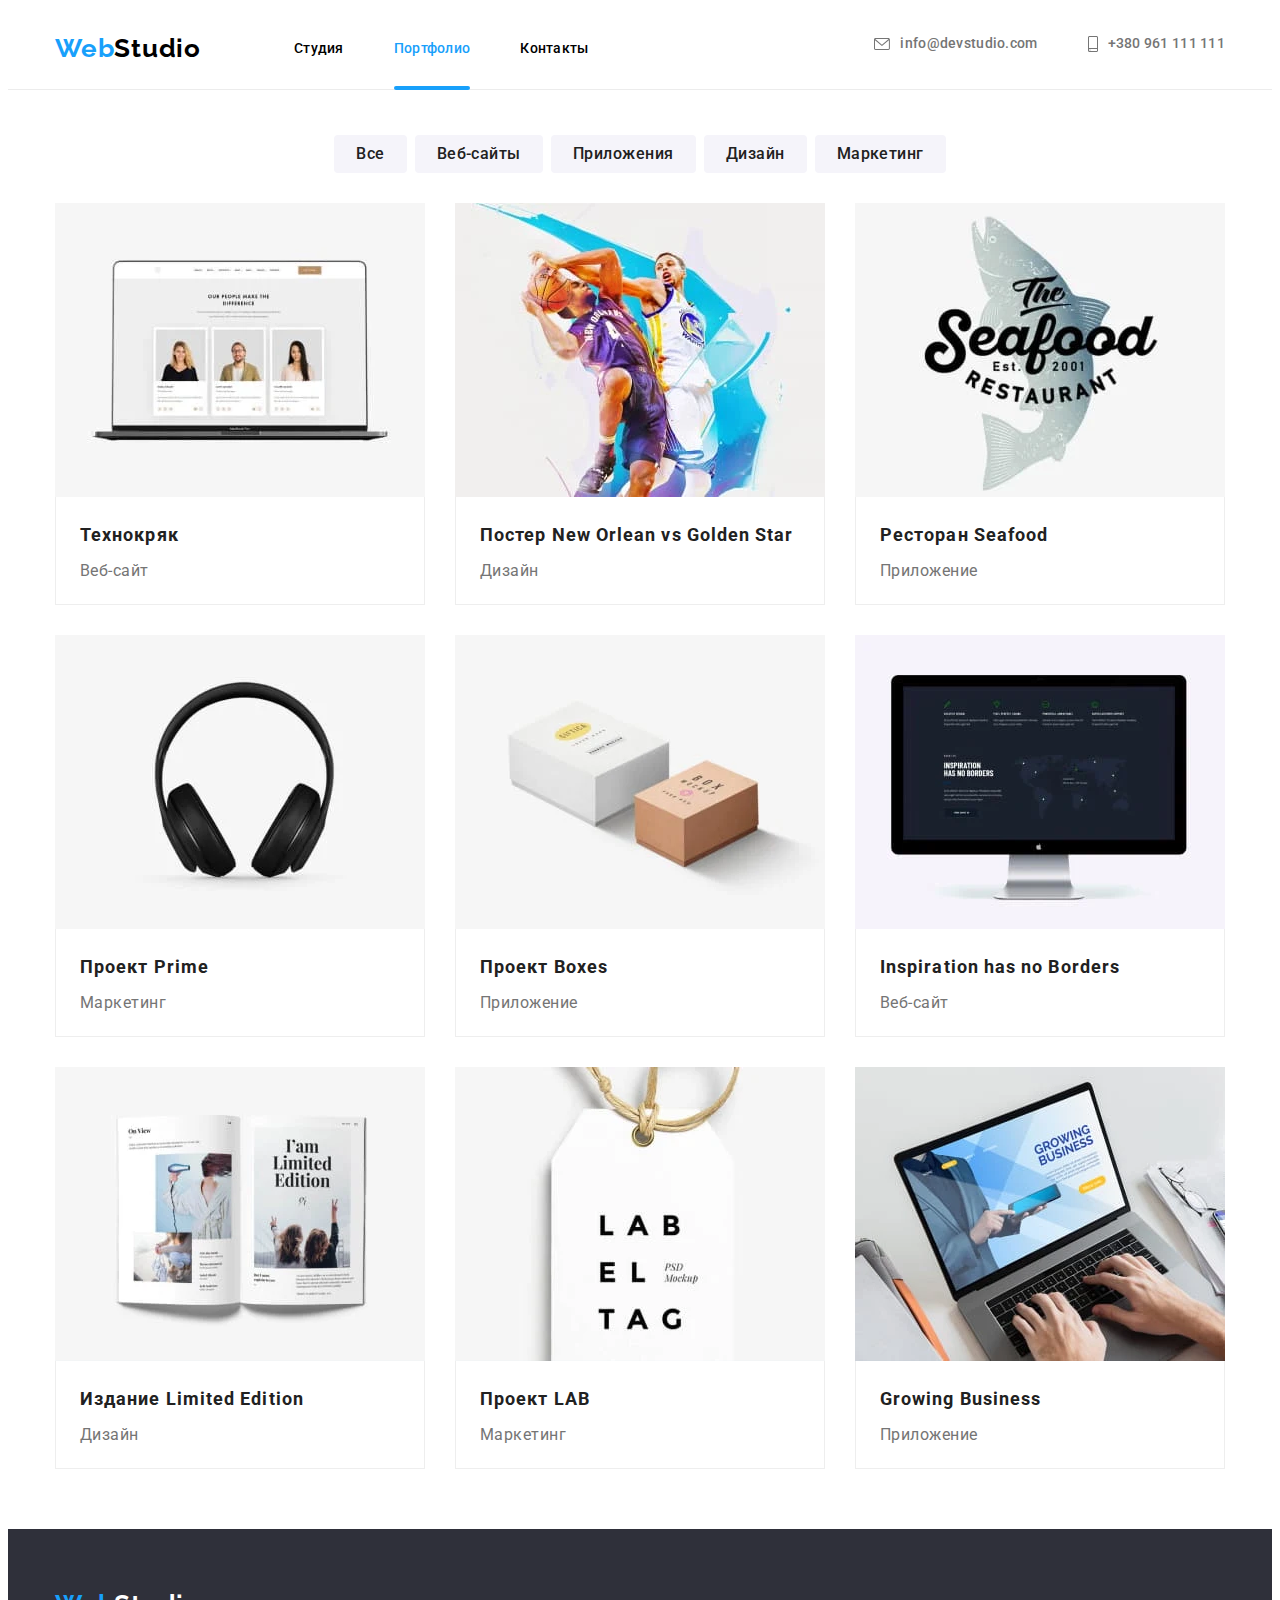
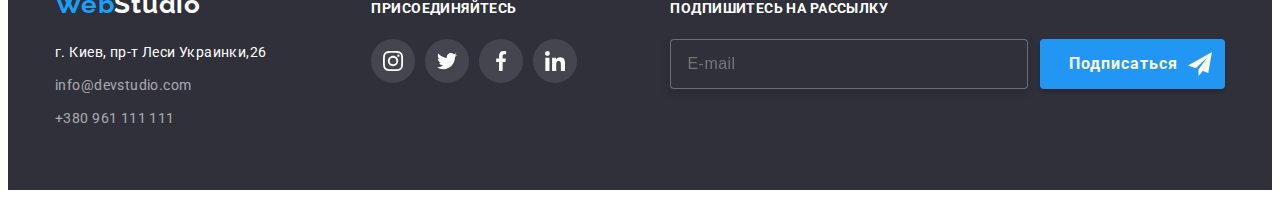
==== commit 348be2d0: "ok" ====
--- a/portfolio.html
+++ b/portfolio.html
@@ -251,7 +251,7 @@
                     </div>
                     <div class="works__titlle">
                         <h3 class="works__note">Ресторан Seafood</h3>
-                        <p class="works-link-desk">Приложение</p>
+                        <p class="works__desk">Приложение</p>
                     </div>
                     </a>
                 </li>
--- a/css/main.min.css
+++ b/css/main.min.css
@@ -1,3 +1,3 @@
 :root{--primary-text-color: rgba(0, 0, 0, 0.8);--titlle-text-color: #000000;--accent-color: #18a0fb;--primary-white-color: #ffffff;--team-color: #757575;--contacts-color: rgba(255, 255, 255, 0.6);--text-leng: 'Roboto', sans-serif;--secondary-text: 'Raleway', sans-serif;--button-color: #f5f4fa;--footer-color: #2f303a;--section-color: #e5e5e5;--outline-color: #eeeeee;--color-word: #212121;--gradient-color: rgba (196 196 196 1);--card-set-gap: 20px;--card-shadow: 0px 3px 1px rgba(0, 0, 0, 0.1), 0px 1px 2px rgba(0, 0, 0, 0.08),
-    0px 2px 2px rgba(0, 0, 0, 0.12);--background: rgba(47, 48, 58, 0.4);--timing-fuction: cubic-bezier(0.4, 0, 0.2, 1)}h1,h2,h3,h4,p,ul{margin:0;padding:0}img{display:block;max-width:100%}html{-webkit-box-sizing:border-box;box-sizing:border-box}*,*::before,*::after{-webkit-box-sizing:inherit;box-sizing:inherit}body{font-family:var(--text-leng)}.header{border-bottom:1px solid #ececec;padding-bottom:25px;padding-top:25px;position:relative}@media screen and (min-width: 768px){.header{display:-webkit-box;display:-ms-flexbox;display:flex;-webkit-box-align:center;-ms-flex-align:center;align-items:center}}@media screen and (min-width: 768px){.header .header__container{display:-webkit-box;display:-ms-flexbox;display:flex;-webkit-box-align:center;-ms-flex-align:center;align-items:center}}.container{padding-left:15px;padding-right:15px;margin:0 auto}@media screen and (min-width: 480px){.container{width:480px}}@media screen and (min-width: 768px){.container{width:768px}}@media screen and (min-width: 1200px){.container{width:1200px}}.mobile__logo{display:-webkit-box;display:-ms-flexbox;display:flex;-webkit-box-pack:justify;-ms-flex-pack:justify;justify-content:space-between}@media screen and (min-width: 768px){.mobile__logo{margin-right:93px}}.site-nav{display:none}@media screen and (min-width: 768px){.site-nav{display:block}}.site-nav__logo{text-decoration:none;font-family:var(--secondary-text);font-weight:bold;font-size:26px;line-height:1.2;letter-spacing:0.03em;color:var(--accent-color)}.site-nav__name{color:var(--titlle-text-color);display:-webkit-inline-box;display:-ms-inline-flexbox;display:inline-flex;-ms-flex-pack:distribute;justify-content:space-around}@media screen and (min-width: 768px){.site-nav__list{list-style:none;text-decoration:none;font-weight:500;font-size:14px;line-height:1.14;letter-spacing:0.02em;display:-webkit-box;display:-ms-flexbox;display:flex;-webkit-box-align:center;-ms-flex-align:center;align-items:center}}.site-nav__item:not(:last-child){margin-right:50px;margin-left:auto}@media screen and (min-width: 480px){.site-nav__link.current{position:relative;color:var(--accent-color)}}@media screen and (min-width: 480px){.site-nav__link.current::after{position:absolute;left:0;bottom:-34px;content:'';display:block;background-color:var(--accent-color);border-radius:2px;width:100%;height:4px}}.site-nav__link{text-decoration:none;font-weight:500;font-size:14px;line-height:1.14;letter-spacing:0.02em;color:var(--titlle-text-color);-webkit-transition:color 250ms cubic-bezier(0.4, 0, 0.2, 1);transition:color 250ms cubic-bezier(0.4, 0, 0.2, 1)}.site-nav__link:hover,.site-nav__link:focus{color:var(--accent-color)}.contacts{list-style:none;font-weight:500;font-size:14px;line-height:1.14;letter-spacing:0.02em;display:none}@media screen and (min-width: 768px){.contacts{display:block;margin-left:auto}}@media screen and (min-width: 1200px){.contacts{display:-webkit-box;display:-ms-flexbox;display:flex}}.contacts__item:not(:last-child){margin-bottom:10px}@media screen and (min-width: 1200px){.contacts__item:not(:last-child){margin-right:50px;margin-left:auto}}.contacts__envelope{width:16px;height:12px;margin-right:10px;fill:var(--team-color);-webkit-transition:fill 250ms cubic-bezier(0.4, 0, 0.2, 1);transition:fill 250ms cubic-bezier(0.4, 0, 0.2, 1)}.contacts__icon{width:10px;height:16px;margin-right:10px;fill:var(--team-color);-webkit-transition:color 250ms cubic-bezier(0.4, 0, 0.2, 1);transition:color 250ms cubic-bezier(0.4, 0, 0.2, 1)}.contacts__link:hover svg,.contacts__link:focus{fill:#2196f3}.contacts__link{text-decoration:none;font-weight:500;font-size:14px;line-height:1.14;letter-spacing:0.02em;color:var(--team-color);display:-webkit-box;display:-ms-flexbox;display:flex;-webkit-box-align:center;-ms-flex-align:center;align-items:center;-webkit-transition:color 250ms cubic-bezier(0.4, 0, 0.2, 1);transition:color 250ms cubic-bezier(0.4, 0, 0.2, 1)}.contacts__link:hover,.contacts__link:focus{color:var(--accent-color)}.header__menu{border:none;background-color:transparent;padding:0}@media screen and (min-width: 768px){.header__menu{display:none}}.menu{font-size:20px;-webkit-box-pack:end;-ms-flex-pack:end;justify-content:flex-end;background:#ffffff}.menu.is__open{display:block}.menu__list{margin-top:28px;font-size:40px;line-height:47px;letter-spacing:0.02em;color:#2196f3}.menu__item{list-style:none;font-size:40px;line-height:47px;letter-spacing:0.02em;color:#212121}.menu__item:not(:last-child){margin-bottom:32px}.menu__link{font-size:40px;font-weight:500;line-height:47px;text-align:center;letter-spacing:0.02em;text-decoration:none;color:#212121}.menu__link.current{color:#2196f3}.mobile__item{list-style:none;margin-bottom:32px}.mobile__link{text-decoration:none;font-size:34px;line-height:40px;letter-spacing:0.02em;color:#2196f3;text-decoration:none}.mail__item{margin-bottom:64px;list-style:none}.mail__link{font-weight:500;font-size:24px;line-height:28px;letter-spacing:0.02em;text-decoration:none;color:#757575}.network__list{display:-webkit-box;display:-ms-flexbox;display:flex}.network__item{list-style:none}.network__item:not(:last-child){margin-right:20px}.network__link{text-decoration:none;font-size:18px;line-height:22px;letter-spacing:0.02em;color:#2196f3}.backdrop__menu{position:fixed;display:-webkit-box;display:-ms-flexbox;display:flex;z-index:1;-webkit-box-orient:vertical;-webkit-box-direction:normal;-ms-flex-direction:column;flex-direction:column;-webkit-box-pack:justify;-ms-flex-pack:justify;justify-content:space-between;top:0;left:0;width:100vw;height:100vh;padding:40px;background-color:#FFFFFF;opacity:1;visibility:visible;pointer-events:initial;-webkit-transition:opacity 250ms cubic-bezier(0.4, 0, 0.2, 1),visibility 250ms cubic-bezier(0.4, 0, 0.2, 1);transition:opacity 250ms cubic-bezier(0.4, 0, 0.2, 1),visibility 250ms cubic-bezier(0.4, 0, 0.2, 1)}@media screen and (min-width: 768px){.backdrop__menu{display:none}}.backdrop__menu.is-hidden{opacity:0;pointer-events:none;visibility:hidden}@media screen and (min-width: 768px){.backdrop__menu.is-hidden{display:none}}.menu__button{width:40px;height:40px;border:none;padding:0}@media screen and (min-width: 768px){.menu__button{display:none}}.menu__close{width:40px;height:40px;position:absolute;top:8px;right:8px;height:30px;width:30px;border:none;display:-webkit-box;display:-ms-flexbox;display:flex;-webkit-box-pack:center;-ms-flex-pack:center;justify-content:center;-webkit-box-align:center;-ms-flex-align:center;align-items:center;background-color:var(--primary-white-color);-webkit-transition:fill 250ms cubic-bezier(0.4, 0, 0.2, 1);transition:fill 250ms cubic-bezier(0.4, 0, 0.2, 1)}.menu__close:hover svg,.menu__close:focus svg{fill:var(--accent-color)}.menu__icon{fill:var(--titlle-text-color);width:18px;height:18px;-webkit-transition:fill 250ms cubic-bezier(0.4, 0, 0.2, 1);transition:fill 250ms cubic-bezier(0.4, 0, 0.2, 1)}.button{cursor:pointer;background:var(--accent-color);font-family:inherit;font-weight:bold;font-size:16px;line-height:1.9;-webkit-box-align:center;-ms-flex-align:center;align-items:center;text-align:center;color:var(--primary-white-color);border-radius:5px;padding-top:10px;padding-bottom:10px;padding-left:32px;padding-right:32px;border:none}.backdrop{position:fixed;top:0;left:0;width:100vw;height:100vh;background-color:rgba(0,0,0,0.2);-webkit-transition:opacity 250ms cubic-bezier(0.4, 0, 0.2, 1),visibility 250ms cubic-bezier(0.4, 0, 0.2, 1);transition:opacity 250ms cubic-bezier(0.4, 0, 0.2, 1),visibility 250ms cubic-bezier(0.4, 0, 0.2, 1)}.backdrop.is-hidden{opacity:0;pointer-events:none;visibility:hidden}.slogan{padding:60px;text-align:center;background:-webkit-gradient(linear, left top, right top, from(var(--background)), to(var(--background))),url("../images/hero/hero-480.jpg");background:linear-gradient(to right, var(--background), var(--background)),url("../images/hero/hero-480.jpg");background-repeat:no-repeat;background-position:center;background-size:cover}@media (min-device-pixel-ratio: 2), (-webkit-min-device-pixel-ratio: 2), (min-resolution: 192dpi), (min-resolution: 2dppx){.slogan{background:-webkit-gradient(linear, left top, right top, from(var(--background)), to(var(--background))),url("../images/hero/hero-480@2x.jpg");background:linear-gradient(to right, var(--background), var(--background)),url("../images/hero/hero-480@2x.jpg")}}@media screen and (min-width: 768px){.slogan{padding:118px 0;background:-webkit-gradient(linear, left top, right top, from(var(--background)), to(var(--background))),url("../images/hero/hero-768.jpg");background:linear-gradient(to right, var(--background), var(--background)),url("../images/hero/hero-768.jpg")}}@media screen and (min-width: 768px) and (min-device-pixel-ratio: 2), screen and (min-width: 768px) and (-webkit-min-device-pixel-ratio: 2), screen and (min-width: 768px) and (min-resolution: 192dpi), screen and (min-width: 768px) and (min-resolution: 2dppx){.slogan{background:-webkit-gradient(linear, left top, right top, from(var(--background)), to(var(--background))),url("../images/hero/hero-768@2x.jpg");background:linear-gradient(to right, var(--background), var(--background)),url("../images/hero/hero-768@2x.jpg")}}@media screen and (min-width: 1200px){.slogan{padding:200px 0;background:-webkit-gradient(linear, left top, right top, from(var(--background)), to(var(--background))),url("../images/hero/hero-1200.jpg");background:linear-gradient(to right, var(--background), var(--background)),url("../images/hero/hero-1200.jpg")}}@media screen and (min-width: 1200px) and (min-device-pixel-ratio: 2), screen and (min-width: 1200px) and (-webkit-min-device-pixel-ratio: 2), screen and (min-width: 1200px) and (min-resolution: 192dpi), screen and (min-width: 1200px) and (min-resolution: 2dppx){.slogan{background:-webkit-gradient(linear, left top, right top, from(var(--background)), to(var(--background))),url("../images/hero/hero-1200@2x.jpg");background:linear-gradient(to right, var(--background), var(--background)),url("../images/hero/hero-1200@2x.jpg")}}.slogan__name{text-transform:uppercase;font-family:var(--text-leng);font-weight:900;font-size:26px;line-height:1.61;text-align:center;color:var(--primary-white-color);margin:0 auto;margin-bottom:30px;letter-spacing:0.06em}@media screen and (min-width: 768px){.slogan__name{font-size:26px;line-height:42px}}@media screen and (min-width: 1200px){.slogan__name{font-size:44px;line-height:1.4;width:696px}}.modal{position:absolute;-webkit-transform:translate(-50%, -50%);transform:translate(-50%, -50%);background-color:var(--primary-white-color);border-radius:4px;width:450px;height:609px;left:50%;top:50%;padding:40px}@media screen and (min-width: 768px){.modal{position:absolute;padding:40px;width:450px;height:609px;top:50%;left:50%}}.close{position:absolute;top:8px;right:8px;height:30px;width:30px;border-radius:50%;border:1px solid rgba(0,0,0,0.1);display:-webkit-box;display:-ms-flexbox;display:flex;-webkit-box-pack:center;-ms-flex-pack:center;justify-content:center;-webkit-box-align:center;-ms-flex-align:center;align-items:center;background-color:var(--primary-white-color);-webkit-transition:border 250ms cubic-bezier(0.4, 0, 0.2, 1);transition:border 250ms cubic-bezier(0.4, 0, 0.2, 1)}.close:hover,.close:focus{border:1px solid var(--accent-color)}.close:hover svg,.close:focus svg{fill:var(--accent-color)}.modal__close{fill:var(--titlle-text-color);width:18px;height:18px;-webkit-transition:fill 250ms cubic-bezier(0.4, 0, 0.2, 1);transition:fill 250ms cubic-bezier(0.4, 0, 0.2, 1)}.form{width:100%;height:100%}.form__name{margin-bottom:12px;size:20px;line-height:1.15;letter-spacing:0.03em;text-align:center}.form__list{list-style:none}.form__item{position:relative;display:-webkit-box;display:-ms-flexbox;display:flex;-webkit-box-orient:vertical;-webkit-box-direction:normal;-ms-flex-direction:column;flex-direction:column}.form__item:not(:last-child){margin-bottom:10px}.form__checkbox{margin-top:10px;margin-bottom:30px}.form__span{position:relative}.form__label{text-align:left;font-size:12px;line-height:1.17;letter-spacing:0.01em;color:#757575;margin-bottom:4px}.form__icon{position:absolute;display:inline-block;top:50%;left:15px;fill:#212121;-webkit-transform:translateY(-50%);transform:translateY(-50%);-webkit-transition:fill 250ms cubic-bezier(0.4, 0, 0.2, 1);transition:fill 250ms cubic-bezier(0.4, 0, 0.2, 1)}.login{width:12px;height:12px}.tell{width:13px;height:13px}.mail{width:15px;height:12px}.form__okey{width:16px;height:15px;margin-left:52px}.form__label:focus-within>.form-icon{fill:#18a0fb}.form__input:focus-within{border:1px solid #18a0fb}.form__input{width:370px;height:40px;border:1px solid rgba(33,33,33,0.2);-webkit-box-sizing:border-box;box-sizing:border-box;border-radius:4px;padding-left:42px;-webkit-transition:border 250ms cubic-bezier(0.4, 0, 0.2, 1);transition:border 250ms cubic-bezier(0.4, 0, 0.2, 1)}.form__input:hover ~ .form__icon,.form__input:focus ~ .form__icon{fill:#18a0fb;-webkit-transition:fill 250ms cubic-bezier(0.4, 0, 0.2, 1);transition:fill 250ms cubic-bezier(0.4, 0, 0.2, 1)}.form__input:hover,.form__input:focus{border:1px solid #18a0fb;-webkit-transition:border 250ms cubic-bezier(0.4, 0, 0.2, 1);transition:border 250ms cubic-bezier(0.4, 0, 0.2, 1);outline:none}.form__text{resize:none;border:1px solid rgba(33,33,33,0.2);-webkit-box-sizing:border-box;box-sizing:border-box;border-radius:4px;width:370px;height:120px;font-size:12px;line-height:1.16;letter-spacing:0.01em;color:rgba(117,117,117,0.5);padding-top:12px;padding-bottom:12px;padding-left:16px;padding-right:16px;-webkit-transition:border 250ms cubic-bezier(0.4, 0, 0.2, 1);transition:border 250ms cubic-bezier(0.4, 0, 0.2, 1)}.form__text:hover,.form__text:focus{border:1px solid #18a0fb;-webkit-transition:border 250ms cubic-bezier(0.4, 0, 0.2, 1);transition:border 250ms cubic-bezier(0.4, 0, 0.2, 1);outline:none}.form__check{width:1px;height:1px;margin:-1px;border:0;padding:0;clip:rect(0 0 0 0);overflow:hidden}.icon__okay{display:inline-block;width:16px;height:16px;border:2px solid #212121;border-radius:4px;margin-right:8px;background-repeat:no-repeat;background-position:center}.form__check:checked+.icon__okay{border-color:#18a0fb;background-color:#18a0fb;background-image:url("../images/okay.svg");background-size:contain;background-origin:content-box;-webkit-box-sizing:border-box;box-sizing:border-box}.form__check:focus+.icon__okay{border-color:#18a0fb;-webkit-transition:background-color 250ms cubic-bezier(0.4, 0, 0.2, 1),border-color 250ms cubic-bezier(0.4, 0, 0.2, 1),backgraund-image 250ms cubic-bezier(0.4, 0, 0.2, 1);transition:background-color 250ms cubic-bezier(0.4, 0, 0.2, 1),border-color 250ms cubic-bezier(0.4, 0, 0.2, 1),backgraund-image 250ms cubic-bezier(0.4, 0, 0.2, 1)}.form__button{padding-left:56px;padding-top:10px;padding-bottom:10px;padding-right:55px;background:var(--accent-color);color:var(--primary-white-color);-webkit-box-shadow:0px 4px 4px rgba(0,0,0,0.15);box-shadow:0px 4px 4px rgba(0,0,0,0.15);border-radius:4px;-webkit-transition:-webkit-box-shadow 250ms cubic-bezier(0.4, 0, 0.2, 1);transition:-webkit-box-shadow 250ms cubic-bezier(0.4, 0, 0.2, 1);transition:box-shadow 250ms cubic-bezier(0.4, 0, 0.2, 1);transition:box-shadow 250ms cubic-bezier(0.4, 0, 0.2, 1), -webkit-box-shadow 250ms cubic-bezier(0.4, 0, 0.2, 1);font-weight:bold;font-size:16px;line-height:30px;letter-spacing:0.06em;border:none}.form__doc{color:#18a0fb;font-size:14px;line-height:24px;letter-spacing:0.03em}.form__okay{width:696px;margin:0 auto;text-align:center}.peculiarities{padding-top:60px;padding-bottom:60px}@media screen and (min-width: 1200px){.peculiarities{padding-top:94px}}.peculiarities__name{line-height:1.7;color:rgba(0,0,0,0);position:absolute;width:1px;height:1px;margin:-1px;border:0;padding:0;white-space:nowrap;-webkit-clip-path:inset(100%);clip-path:inset(100%);clip:rect(0 0 0 0);overflow:hidden}.peculiarities-text{margin-left:30px}@media screen and (min-width: 1200px){.peculiarities-text{width:270px}}.peculiarities__list{margin-left:-30px;margin-top:-30px}@media screen and (min-width: 768px){.peculiarities__list{display:-webkit-box;display:-ms-flexbox;display:flex;-ms-flex-wrap:wrap;flex-wrap:wrap}}@media screen and (min-width: 1200px){.peculiarities__list{display:-webkit-box;display:-ms-flexbox;display:flex}}.peculiarities__item{list-style:none;line-height:1.14;color:var(--titlle-text-color);margin-top:30px;margin-left:30px}@media screen and (min-width: 768px){.peculiarities__item{width:calc(100% /2 - 30px)}}@media screen and (min-width: 1200px){.peculiarities__item{width:calc(100% /4 - 30px)}}.peculiarities__thumb{height:120px;border-radius:4px;background-color:#f5f4fa;margin-bottom:30px;-webkit-box-align:center;-ms-flex-align:center;align-items:center;-webkit-box-pack:center;-ms-flex-pack:center;justify-content:center;display:-webkit-box;display:-ms-flexbox;display:flex}.peculiarities__icon{width:70px;height:70px;fill:#212121}.peculiarities__titlle{font-weight:bold;font-size:14px;line-height:1.5;text-transform:uppercase;color:var(--color-word);margin-bottom:10px;text-align:center}@media screen and (min-width: 768px){.peculiarities__titlle{text-align:start}}.peculiarities__text{font-size:14px;line-height:1.7;letter-spacing:0.03em;color:var(--team-color)}.applications{font-weight:bold;font-size:36px;line-height:1.16;text-align:center;letter-spacing:0.03em;padding-top:94px;padding-bottom:94px;display:none}@media screen and (min-width: 1200px){.applications{display:block}}.applications__titlle{font-weight:bold;font-size:36px;line-height:1.16;text-align:center;letter-spacing:0.03em;color:var(--color-word);margin-bottom:50px}.applications__image{position:relative}@media screen and (min-width: 1200px){.applications__label{display:-webkit-box;display:-ms-flexbox;display:flex;-webkit-box-pack:center;-ms-flex-pack:center;justify-content:center;-webkit-box-align:center;-ms-flex-align:center;align-items:center;width:370px;height:70px;position:absolute;bottom:0;left:0;width:100%;padding-top:27px;padding-bottom:27px;background-color:rgba(47,48,58,0.8)}}.applications__text{letter-spacing:0.03em;text-align:center;text-transform:uppercase;font-size:14px;color:var(--primary-white-color)}.applications__list{list-style:none;display:-webkit-box;display:-ms-flexbox;display:flex;margin-left:-30px}.applications__item{margin-left:30px;width:calc((100% - 60px) /3)}.team{padding-top:60px;padding-bottom:60px;background-color:var(--button-color)}.team__name{font-weight:bold;font-size:36px;line-height:1.16;letter-spacing:0.03em;width:300px;margin:auto;text-align:center;outline:1px;padding-left:0;margin-bottom:50px}.team__list{list-style:none;margin-top:-30px;margin-left:-30px}@media screen and (min-width: 768px){.team__list{display:-webkit-box;display:-ms-flexbox;display:flex;-ms-flex-wrap:wrap;flex-wrap:wrap}}.team__item{background-color:var(--primary-white-color);border-radius:0px 0px 4px 4px;-webkit-box-shadow:0px 1px 3px rgba(0,0,0,0.12),0px 1px 1px rgba(0,0,0,0.14),0px 2px 1px rgba(0,0,0,0.2);box-shadow:0px 1px 3px rgba(0,0,0,0.12),0px 1px 1px rgba(0,0,0,0.14),0px 2px 1px rgba(0,0,0,0.2);margin-top:30px;margin-left:30px}@media screen and (min-width: 768px){.team__item{width:calc(100% /2 - 30px)}}@media screen and (min-width: 1200px){.team__item{width:calc(100% /4 - 30px)}}.team__thumb{border-radius:5px;background-color:var(--primary-white-color);display:-webkit-box;display:-ms-flexbox;display:flex;-webkit-box-align:center;-ms-flex-align:center;align-items:center}.team__card{padding-top:30px;padding-bottom:30px}.team__desk{font-weight:500;font-size:16px;line-height:19px;text-align:center;letter-spacing:0.03em;color:var(--color-word);margin-bottom:10px}.team__text{font-weight:normal;font-size:16px;line-height:1.19;text-align:center;letter-spacing:0.03em;color:var(--team-color);margin-bottom:16px}.team__catalog{display:-webkit-box;display:-ms-flexbox;display:flex;-webkit-box-pack:center;-ms-flex-pack:center;justify-content:center;list-style:none}.link__note{width:44px;height:44px}.link__note:not(:last-child){margin-right:10px}.team__link{width:100%;height:100%;border-radius:50%;display:-webkit-box;display:-ms-flexbox;display:flex;-webkit-box-pack:center;-ms-flex-pack:center;justify-content:center;-webkit-box-align:center;-ms-flex-align:center;align-items:center;-webkit-transition:background-color 250ms cubic-bezier(0.4, 0, 0.2, 1);transition:background-color 250ms cubic-bezier(0.4, 0, 0.2, 1)}.team__link:hover svg,.team__link:focus svg{fill:#ffffff}.team__link:hover,.team__link:focus{background-color:#2196f3}.team__icon{width:20px;height:20px;fill:#afb1b8;-webkit-transition:fill 250ms cubic-bezier(0.4, 0, 0.2, 1);transition:fill 250ms cubic-bezier(0.4, 0, 0.2, 1)}.clients{padding-top:94px;padding-bottom:94px}.clients__list{list-style:none;display:-webkit-box;display:-ms-flexbox;display:flex;-ms-flex-wrap:wrap;flex-wrap:wrap;margin-left:-30px;margin-top:-30px}.clients__name{font-size:36px;text-align:center;letter-spacing:0.03em;color:var(--color-word);text-align:center;margin-bottom:50px}.clients__item{height:92px;margin-left:30px;margin-top:30px;-ms-flex-preferred-size:calc(100% /2 - 30px);flex-basis:calc(100% /2 - 30px)}@media screen and (min-width: 768px){.clients__item{-ms-flex-preferred-size:calc(100% /3 - 30px);flex-basis:calc(100% /3 - 30px)}}@media screen and (min-width: 1200px){.clients__item{-ms-flex-preferred-size:calc(100% /6 - 30px);flex-basis:calc(100% /6 - 30px)}}.clients__link:hover,.clients__link:focus{border-color:#2196f3}.clients__link:hover svg,.clients__link:focus svg{fill:#2196f3}.clients__link{width:100%;height:100%;border:1px solid #afb1b8;border-radius:4px;display:-webkit-box;display:-ms-flexbox;display:flex;-webkit-box-align:center;-ms-flex-align:center;align-items:center;-webkit-box-pack:center;-ms-flex-pack:center;justify-content:center;-webkit-transition:border-color 250ms cubic-bezier(0.4, 0, 0.2, 1);transition:border-color 250ms cubic-bezier(0.4, 0, 0.2, 1)}.clients__icon{width:106px;height:60px;fill:#afb1b8;-webkit-transition:fill 250ms cubic-bezier(0.4, 0, 0.2, 1);transition:fill 250ms cubic-bezier(0.4, 0, 0.2, 1)}.footer{padding-top:60px;padding-bottom:60px;background-color:var(--footer-color)}@media screen and (min-width: 768px){.box{display:-webkit-box;display:-ms-flexbox;display:flex;-ms-flex-wrap:wrap;flex-wrap:wrap;-ms-flex-pack:distribute;justify-content:space-around;-webkit-box-align:baseline;-ms-flex-align:baseline;align-items:baseline}}@media screen and (min-width: 768px){.footer__box{display:-webkit-box;display:-ms-flexbox;display:flex}}@media screen and (min-width: 1200px){.footer__box{display:-webkit-box;display:-ms-flexbox;display:flex;-webkit-box-align:baseline;-ms-flex-align:baseline;align-items:baseline}}.footer__content{text-align:center;margin-bottom:60px}@media screen and (min-width: 768px){.footer__content{margin-bottom:0}}@media screen and (min-width: 1200px){.footer__content{text-align:start;margin-right:auto}}.footer__add{margin-bottom:60px;text-align:center}@media screen and (min-width: 768px){.footer__add{margin-bottom:0}}@media screen and (min-width: 1200px){.footer__add{margin-right:93px;text-align:start}}.footer__logo{text-decoration:none;font-family:var(--secondary-text);font-weight:bold;font-size:26px;line-height:1.2;letter-spacing:0.03em;color:var(--accent-color);margin-bottom:20px;display:block}.footer__desk{list-style:none}.footer__name{color:var(--primary-white-color)}.footer__map{text-decoration:none;font-weight:normal;font-size:14px;line-height:24px;letter-spacing:0.03em;color:var(--primary-white-color)}.footer__map:not(:last-child){margin-bottom:9px}.footer__link{text-decoration:none;font-weight:normal;font-size:14px;line-height:24px;letter-spacing:0.03em;color:var(--contacts-color)}.footer__item:not(:last-child){margin-bottom:9px}.footer__catalog{display:-webkit-box;display:-ms-flexbox;display:flex;list-style:none;-webkit-box-pack:center;-ms-flex-pack:center;justify-content:center}.footer__titlle{color:var(--primary-white-color);font-weight:bold;font-size:14px;line-height:1.5;text-transform:uppercase;letter-spacing:0.03em;margin-bottom:20px}.footer__list{width:44px;height:44px}.footer__list:not(:last-child){margin-right:10px}.footer__note{width:100%;height:100%;border-radius:50%;background:rgba(255,255,255,0.1);display:-webkit-box;display:-ms-flexbox;display:flex;-webkit-box-pack:center;-ms-flex-pack:center;justify-content:center;-webkit-box-align:center;-ms-flex-align:center;align-items:center;-webkit-transition:background-color 250ms cubic-bezier(0.4, 0, 0.2, 1);transition:background-color 250ms cubic-bezier(0.4, 0, 0.2, 1)}.footer__note:hover,.footer__note:focus{background-color:#2196f3}.footer__icon{width:20px;height:20px;fill:#ffffff;-webkit-transition:fill 250ms cubic-bezier(0.4, 0, 0.2, 1);transition:fill 250ms cubic-bezier(0.4, 0, 0.2, 1)}.footer__blank{list-style:none;-webkit-box-align:center;-ms-flex-align:center;align-items:center}@media screen and (min-width: 1200px){.footer__blank{display:-webkit-box;display:-ms-flexbox;display:flex}}.footer__form{text-align:center}@media screen and (min-width: 768px){.footer__form{margin-top:60px}}@media screen and (min-width: 1200px){.footer__form{text-align:start;margin-top:0}}.footer__input{width:100%;height:50px;background:#2f303a;border:1px solid rgba(255,255,255,0.3);-webkit-box-sizing:border-box;box-sizing:border-box;-webkit-filter:drop-shadow(0px 4px 4px rgba(0,0,0,0.15));filter:drop-shadow(0px 4px 4px rgba(0,0,0,0.15));border-radius:4px;font-size:16px;line-height:20px;letter-spacing:0.03em;padding-left:16px;color:rgba(255,255,255,0.6);display:-webkit-box;display:-ms-flexbox;display:flex;-webkit-box-align:center;-ms-flex-align:center;align-items:center}@media screen and (min-width: 768px){.footer__input{width:450px;-webkit-box-pack:center;-ms-flex-pack:center;justify-content:center;margin:0 auto}}@media screen and (min-width: 1200px){.footer__input{width:358px}}.footer__button{background-color:#2196f3;color:var(--primary-white-color);padding-left:29px;padding-right:13px;padding-top:10px;padding-bottom:10px;-webkit-box-shadow:0px 4px 4px rgba(0,0,0,0.15);box-shadow:0px 4px 4px rgba(0,0,0,0.15);border-radius:4px;font-weight:bold;margin-top:20px;letter-spacing:0.06em;font-size:16px;line-height:30px;cursor:pointer;font-family:inherit;border:none;font-weight:bold}@media screen and (min-width: 1200px){.footer__button{margin-left:12px;margin-top:0;display:-webkit-box;display:-ms-flexbox;display:flex;-webkit-box-align:center;-ms-flex-align:center;align-items:center;text-align:center}}.icon__fly{width:24px;height:24px;margin-left:10px}.site-nav__link.current{position:relative;color:var(--accent-color)}.div-button{margin-right:5px}.works__link{text-decoration:none;display:block;-webkit-transition:-webkit-box-shadow 250ms cubic-bezier(0.4, 0, 0.2, 1);transition:-webkit-box-shadow 250ms cubic-bezier(0.4, 0, 0.2, 1);transition:box-shadow 250ms cubic-bezier(0.4, 0, 0.2, 1);transition:box-shadow 250ms cubic-bezier(0.4, 0, 0.2, 1), -webkit-box-shadow 250ms cubic-bezier(0.4, 0, 0.2, 1)}.works__link:hover,.works__link:focus{-webkit-box-shadow:0px 1px 1px rgba(0,0,0,0.12),0px 4px 4px rgba(0,0,0,0.06),1px 4px 6px rgba(0,0,0,0.16);box-shadow:0px 1px 1px rgba(0,0,0,0.12),0px 4px 4px rgba(0,0,0,0.06),1px 4px 6px rgba(0,0,0,0.16)}.visually-hidden{color:rgba(0,0,0,0);position:absolute;width:1px;height:1px;margin:-1px;border:0;padding:0;white-space:nowrap;-webkit-clip-path:inset(100%);clip-path:inset(100%);clip:rect(0 0 0 0);overflow:hidden}.works{padding-top:94px;padding-bottom:94px}.works__button{list-style:none;display:-webkit-box;display:-ms-flexbox;display:flex;-ms-flex-wrap:wrap;flex-wrap:wrap;margin-bottom:50px;-webkit-box-pack:start;-ms-flex-pack:start;justify-content:start;margin-top:-15px;margin-left:-8px}@media screen and (min-width: 768px){.works__button{-webkit-box-pack:center;-ms-flex-pack:center;justify-content:center}}.button__porfolio{text-decoration:none;cursor:pointer;font-weight:normal;margin-top:15px;margin-left:8px}@media screen and (min-width: 768px){.button__porfolio{margin-top:0}}.button__link{border:none;border-radius:4px;cursor:pointer;color:var(--color-word);background-color:var(--button-color);font-family:inherit;font-weight:500;font-size:16px;line-height:1.6;text-align:center;letter-spacing:0.03em;padding-left:22px;padding-right:22px;padding-top:6px;padding-bottom:6px;-webkit-transition:color 250ms cubic-bezier(0.4, 0, 0.2, 1),background-color 250ms cubic-bezier(0.4, 0, 0.2, 1),-webkit-box-shadow 250ms cubic-bezier(0.4, 0, 0.2, 1);transition:color 250ms cubic-bezier(0.4, 0, 0.2, 1),background-color 250ms cubic-bezier(0.4, 0, 0.2, 1),-webkit-box-shadow 250ms cubic-bezier(0.4, 0, 0.2, 1);transition:color 250ms cubic-bezier(0.4, 0, 0.2, 1),background-color 250ms cubic-bezier(0.4, 0, 0.2, 1),box-shadow 250ms cubic-bezier(0.4, 0, 0.2, 1);transition:color 250ms cubic-bezier(0.4, 0, 0.2, 1),background-color 250ms cubic-bezier(0.4, 0, 0.2, 1),box-shadow 250ms cubic-bezier(0.4, 0, 0.2, 1),-webkit-box-shadow 250ms cubic-bezier(0.4, 0, 0.2, 1)}.button__link:hover,.button__link:focus{color:var(--primary-white-color);background:var(--accent-color);-webkit-box-shadow:var(--card-shadow);box-shadow:var(--card-shadow)}.works__example{list-style:none;margin-top:-30px;margin-left:-30px}@media screen and (min-width: 768px){.works__example{display:-webkit-box;display:-ms-flexbox;display:flex;-ms-flex-wrap:wrap;flex-wrap:wrap}}.works__item{margin-left:30px;margin-top:30px}@media screen and (min-width: 768px){.works__item{-ms-flex-preferred-size:calc(100% /2 - 30px);flex-basis:calc(100% /2 - 30px)}}@media screen and (min-width: 1200px){.works__item{-ms-flex-preferred-size:calc(100% /3 - 30px);flex-basis:calc(100% /3 - 30px)}}.works__titlle{padding-top:20px;padding-bottom:20px;padding-left:24px;padding-right:24px;border-right:1px solid #eee;border-left:1px solid #eee;border-bottom:1px solid #eee}.works__overlay{width:100%;height:100%;padding-left:24px;padding-right:24px;padding-bottom:63px;padding-top:63px;content:'';position:absolute;background-color:rgba(33,150,243,0.9);-webkit-transform:translateY(100%);transform:translateY(100%);-webkit-transition:-webkit-transform 250ms cubic-bezier(0.4, 0, 0.2, 1);transition:-webkit-transform 250ms cubic-bezier(0.4, 0, 0.2, 1);transition:transform 250ms cubic-bezier(0.4, 0, 0.2, 1);transition:transform 250ms cubic-bezier(0.4, 0, 0.2, 1), -webkit-transform 250ms cubic-bezier(0.4, 0, 0.2, 1)}.works__text{font-size:18px;line-height:1.55;letter-spacing:0.03em;color:#ffffff}.works__photo{position:relative;overflow:hidden}.works__link:hover .works__overlay,.works__link:focus .works__overlay{-webkit-transform:translateY(0);transform:translateY(0)}.works__note{font-weight:bold;font-size:18px;line-height:2;letter-spacing:0.06em;color:#212121;margin-bottom:4px}.works__desk{font-size:16px;line-height:1.7;letter-spacing:0.03em;color:#757575}
+    0px 2px 2px rgba(0, 0, 0, 0.12);--background: rgba(47, 48, 58, 0.4);--timing-fuction: cubic-bezier(0.4, 0, 0.2, 1)}h1,h2,h3,h4,p,ul{margin:0;padding:0}img{display:block;max-width:100%}html{-webkit-box-sizing:border-box;box-sizing:border-box}*,*::before,*::after{-webkit-box-sizing:inherit;box-sizing:inherit}body{font-family:var(--text-leng)}.header{border-bottom:1px solid #ececec;position:relative;padding-top:15px;padding-bottom:15px}@media screen and (min-width: 768px){.header{display:-webkit-box;display:-ms-flexbox;display:flex;-webkit-box-align:center;-ms-flex-align:center;align-items:center;padding-bottom:25px;padding-top:25px}}@media screen and (min-width: 768px){.header .header__container{display:-webkit-box;display:-ms-flexbox;display:flex;-webkit-box-align:center;-ms-flex-align:center;align-items:center}}.container{padding-left:15px;padding-right:15px;margin:0 auto}@media screen and (min-width: 480px){.container{width:480px}}@media screen and (min-width: 768px){.container{width:768px}}@media screen and (min-width: 1200px){.container{width:1200px}}.mobile__logo{display:-webkit-box;display:-ms-flexbox;display:flex;-webkit-box-pack:justify;-ms-flex-pack:justify;justify-content:space-between}@media screen and (min-width: 768px){.mobile__logo{margin-right:93px}}.site-nav{display:none}@media screen and (min-width: 768px){.site-nav{display:block}}.site-nav__logo{text-decoration:none;font-family:var(--secondary-text);font-weight:bold;font-size:26px;line-height:1.2;letter-spacing:0.03em;color:var(--accent-color)}.site-nav__name{color:var(--titlle-text-color);display:-webkit-inline-box;display:-ms-inline-flexbox;display:inline-flex;-ms-flex-pack:distribute;justify-content:space-around}@media screen and (min-width: 768px){.site-nav__list{list-style:none;text-decoration:none;font-weight:500;font-size:14px;line-height:1.14;letter-spacing:0.02em;display:-webkit-box;display:-ms-flexbox;display:flex;-webkit-box-align:center;-ms-flex-align:center;align-items:center}}.site-nav__item:not(:last-child){margin-right:50px;margin-left:auto}@media screen and (min-width: 480px){.site-nav__link.current{position:relative;color:var(--accent-color)}}@media screen and (min-width: 480px){.site-nav__link.current::after{position:absolute;left:0;bottom:-34px;content:'';display:block;background-color:var(--accent-color);border-radius:2px;width:100%;height:4px}}.site-nav__link{text-decoration:none;font-weight:500;font-size:14px;line-height:1.14;letter-spacing:0.02em;color:var(--titlle-text-color);-webkit-transition:color 250ms cubic-bezier(0.4, 0, 0.2, 1);transition:color 250ms cubic-bezier(0.4, 0, 0.2, 1)}.site-nav__link:hover,.site-nav__link:focus{color:var(--accent-color)}.contacts{list-style:none;font-weight:500;font-size:14px;line-height:1.14;letter-spacing:0.02em;display:none}@media screen and (min-width: 768px){.contacts{display:block;margin-left:auto}}@media screen and (min-width: 1200px){.contacts{display:-webkit-box;display:-ms-flexbox;display:flex}}.contacts__item:not(:last-child){margin-bottom:10px}@media screen and (min-width: 1200px){.contacts__item:not(:last-child){margin-right:50px;margin-left:auto}}.contacts__envelope{width:16px;height:12px;margin-right:10px;fill:var(--team-color);-webkit-transition:fill 250ms cubic-bezier(0.4, 0, 0.2, 1);transition:fill 250ms cubic-bezier(0.4, 0, 0.2, 1)}.contacts__icon{width:10px;height:16px;margin-right:10px;fill:var(--team-color);-webkit-transition:color 250ms cubic-bezier(0.4, 0, 0.2, 1);transition:color 250ms cubic-bezier(0.4, 0, 0.2, 1)}.contacts__link:hover svg,.contacts__link:focus{fill:#2196f3}.contacts__link{text-decoration:none;font-weight:500;font-size:14px;line-height:1.14;letter-spacing:0.02em;color:var(--team-color);display:-webkit-box;display:-ms-flexbox;display:flex;-webkit-box-align:center;-ms-flex-align:center;align-items:center;-webkit-transition:color 250ms cubic-bezier(0.4, 0, 0.2, 1);transition:color 250ms cubic-bezier(0.4, 0, 0.2, 1)}.contacts__link:hover,.contacts__link:focus{color:var(--accent-color)}.header__menu{border:none;background-color:transparent;padding:0}@media screen and (min-width: 768px){.header__menu{display:none}}.menu{font-size:20px;-webkit-box-pack:end;-ms-flex-pack:end;justify-content:flex-end;background:#ffffff}.menu.is__open{display:block}.menu__list{margin-top:28px;font-size:40px;line-height:47px;letter-spacing:0.02em;color:#2196f3}.menu__item{list-style:none;font-size:40px;line-height:47px;letter-spacing:0.02em;color:#212121}.menu__item:not(:last-child){margin-bottom:32px}.menu__link{font-size:40px;font-weight:500;line-height:47px;text-align:center;letter-spacing:0.02em;text-decoration:none;color:#212121}.menu__link.current{color:#2196f3}.mobile__item{list-style:none;margin-bottom:32px}.mobile__link{text-decoration:none;font-size:34px;line-height:40px;letter-spacing:0.02em;color:#2196f3;text-decoration:none}.mail__item{margin-bottom:64px;list-style:none}.mail__link{font-weight:500;font-size:24px;line-height:28px;letter-spacing:0.02em;text-decoration:none;color:#757575}.network__list{display:-webkit-box;display:-ms-flexbox;display:flex}.network__item{list-style:none}.network__item:not(:last-child){margin-right:20px}.network__link{text-decoration:none;font-size:18px;line-height:22px;letter-spacing:0.02em;color:#2196f3}.backdrop__menu{position:fixed;display:-webkit-box;display:-ms-flexbox;display:flex;z-index:1;-webkit-box-orient:vertical;-webkit-box-direction:normal;-ms-flex-direction:column;flex-direction:column;-webkit-box-pack:justify;-ms-flex-pack:justify;justify-content:space-between;top:0;left:0;width:100vw;height:100vh;padding:40px;background-color:#FFFFFF;opacity:1;visibility:visible;pointer-events:initial;-webkit-transition:opacity 250ms cubic-bezier(0.4, 0, 0.2, 1),visibility 250ms cubic-bezier(0.4, 0, 0.2, 1);transition:opacity 250ms cubic-bezier(0.4, 0, 0.2, 1),visibility 250ms cubic-bezier(0.4, 0, 0.2, 1)}@media screen and (min-width: 768px){.backdrop__menu{display:none}}.backdrop__menu.is-hidden{opacity:0;pointer-events:none;visibility:hidden}@media screen and (min-width: 768px){.backdrop__menu.is-hidden{display:none}}.menu__button{width:40px;height:40px;border:none;padding:0}@media screen and (min-width: 768px){.menu__button{display:none}}.menu__close{width:40px;height:40px;position:absolute;top:8px;right:8px;height:30px;width:30px;border:none;display:-webkit-box;display:-ms-flexbox;display:flex;-webkit-box-pack:center;-ms-flex-pack:center;justify-content:center;-webkit-box-align:center;-ms-flex-align:center;align-items:center;background-color:var(--primary-white-color);-webkit-transition:fill 250ms cubic-bezier(0.4, 0, 0.2, 1);transition:fill 250ms cubic-bezier(0.4, 0, 0.2, 1)}.menu__close:hover svg,.menu__close:focus svg{fill:var(--accent-color)}.menu__icon{fill:var(--titlle-text-color);width:18px;height:18px;-webkit-transition:fill 250ms cubic-bezier(0.4, 0, 0.2, 1);transition:fill 250ms cubic-bezier(0.4, 0, 0.2, 1)}.button{cursor:pointer;background:var(--accent-color);font-family:inherit;font-weight:bold;font-size:16px;line-height:1.9;-webkit-box-align:center;-ms-flex-align:center;align-items:center;text-align:center;color:var(--primary-white-color);border-radius:5px;padding-top:10px;padding-bottom:10px;padding-left:32px;padding-right:32px;border:none}.backdrop{position:fixed;top:0;left:0;width:100vw;height:100vh;background-color:rgba(0,0,0,0.2);-webkit-transition:opacity 250ms cubic-bezier(0.4, 0, 0.2, 1),visibility 250ms cubic-bezier(0.4, 0, 0.2, 1);transition:opacity 250ms cubic-bezier(0.4, 0, 0.2, 1),visibility 250ms cubic-bezier(0.4, 0, 0.2, 1)}.backdrop.is-hidden{opacity:0;pointer-events:none;visibility:hidden}.slogan{padding:118px 0;text-align:center;background:-webkit-gradient(linear, left top, right top, from(var(--background)), to(var(--background))),url("../images/hero/hero-480.jpg");background:linear-gradient(to right, var(--background), var(--background)),url("../images/hero/hero-480.jpg");background-repeat:no-repeat;background-position:center;background-size:cover}@media (min-device-pixel-ratio: 2), (-webkit-min-device-pixel-ratio: 2), (min-resolution: 192dpi), (min-resolution: 2dppx){.slogan{background:-webkit-gradient(linear, left top, right top, from(var(--background)), to(var(--background))),url("../images/hero/hero-480@2x.jpg");background:linear-gradient(to right, var(--background), var(--background)),url("../images/hero/hero-480@2x.jpg")}}@media screen and (min-width: 768px){.slogan{padding:118px 0;background:-webkit-gradient(linear, left top, right top, from(var(--background)), to(var(--background))),url("../images/hero/hero-768.jpg");background:linear-gradient(to right, var(--background), var(--background)),url("../images/hero/hero-768.jpg")}}@media screen and (min-width: 768px) and (min-device-pixel-ratio: 2), screen and (min-width: 768px) and (-webkit-min-device-pixel-ratio: 2), screen and (min-width: 768px) and (min-resolution: 192dpi), screen and (min-width: 768px) and (min-resolution: 2dppx){.slogan{background:-webkit-gradient(linear, left top, right top, from(var(--background)), to(var(--background))),url("../images/hero/hero-768@2x.jpg");background:linear-gradient(to right, var(--background), var(--background)),url("../images/hero/hero-768@2x.jpg")}}@media screen and (min-width: 1200px){.slogan{padding:200px 0;background:-webkit-gradient(linear, left top, right top, from(var(--background)), to(var(--background))),url("../images/hero/hero-1200.jpg");background:linear-gradient(to right, var(--background), var(--background)),url("../images/hero/hero-1200.jpg")}}@media screen and (min-width: 1200px) and (min-device-pixel-ratio: 2), screen and (min-width: 1200px) and (-webkit-min-device-pixel-ratio: 2), screen and (min-width: 1200px) and (min-resolution: 192dpi), screen and (min-width: 1200px) and (min-resolution: 2dppx){.slogan{background:-webkit-gradient(linear, left top, right top, from(var(--background)), to(var(--background))),url("../images/hero/hero-1200@2x.jpg");background:linear-gradient(to right, var(--background), var(--background)),url("../images/hero/hero-1200@2x.jpg")}}.slogan__name{text-transform:uppercase;font-family:var(--text-leng);font-weight:900;font-size:26px;line-height:1.61;text-align:center;color:var(--primary-white-color);margin:0 auto;width:360px;margin-bottom:30px;letter-spacing:0.06em}@media screen and (min-width: 768px){.slogan__name{font-size:26px;line-height:42px}}@media screen and (min-width: 1200px){.slogan__name{font-size:44px;line-height:1.4;width:696px}}.modal{position:absolute;-webkit-transform:translate(-50%, -50%);transform:translate(-50%, -50%);background-color:var(--primary-white-color);border-radius:4px;width:450px;height:609px;left:50%;top:50%;padding:40px}@media screen and (min-width: 1200px){.modal{position:absolute;width:528px;height:581px}}.close{position:absolute;top:8px;right:8px;height:30px;width:30px;border-radius:50%;border:1px solid rgba(0,0,0,0.1);display:-webkit-box;display:-ms-flexbox;display:flex;-webkit-box-pack:center;-ms-flex-pack:center;justify-content:center;-webkit-box-align:center;-ms-flex-align:center;align-items:center;background-color:var(--primary-white-color);-webkit-transition:border 250ms cubic-bezier(0.4, 0, 0.2, 1);transition:border 250ms cubic-bezier(0.4, 0, 0.2, 1)}.close:hover,.close:focus{border:1px solid var(--accent-color)}.close:hover svg,.close:focus svg{fill:var(--accent-color)}.modal__close{fill:var(--titlle-text-color);width:18px;height:18px;-webkit-transition:fill 250ms cubic-bezier(0.4, 0, 0.2, 1);transition:fill 250ms cubic-bezier(0.4, 0, 0.2, 1)}.form{width:100%;height:100%}.form__name{margin-bottom:12px;size:20px;line-height:1.15;letter-spacing:0.03em;text-align:center}.form__list{list-style:none}.form__item{position:relative;display:-webkit-box;display:-ms-flexbox;display:flex;-webkit-box-orient:vertical;-webkit-box-direction:normal;-ms-flex-direction:column;flex-direction:column}.form__item:not(:last-child){margin-bottom:10px}.form__checkbox{margin-top:10px;margin-bottom:30px;margin-left:0}.form__span{position:relative}.form__label{text-align:left;font-size:12px;line-height:1.17;letter-spacing:0.01em;color:#757575;margin-bottom:4px}.form__icon{position:absolute;display:inline-block;top:50%;left:15px;fill:#212121;-webkit-transform:translateY(-50%);transform:translateY(-50%);-webkit-transition:fill 250ms cubic-bezier(0.4, 0, 0.2, 1);transition:fill 250ms cubic-bezier(0.4, 0, 0.2, 1)}.login{width:12px;height:12px}.tell{width:13px;height:13px}.mail{width:15px;height:12px}.form__okey{width:16px;height:15px;margin-left:52px}.form__label:focus-within>.form-icon{fill:#18a0fb}.form__input:focus-within{border:1px solid #18a0fb}.form__input{width:370px;height:40px;border:1px solid rgba(33,33,33,0.2);-webkit-box-sizing:border-box;box-sizing:border-box;border-radius:4px;padding-left:42px;-webkit-transition:border 250ms cubic-bezier(0.4, 0, 0.2, 1);transition:border 250ms cubic-bezier(0.4, 0, 0.2, 1)}@media screen and (min-width: 1200px){.form__input{width:448px}}.form__input:hover ~ .form__icon,.form__input:focus ~ .form__icon{fill:#18a0fb;-webkit-transition:fill 250ms cubic-bezier(0.4, 0, 0.2, 1);transition:fill 250ms cubic-bezier(0.4, 0, 0.2, 1)}.form__input:hover,.form__input:focus{border:1px solid #18a0fb;-webkit-transition:border 250ms cubic-bezier(0.4, 0, 0.2, 1);transition:border 250ms cubic-bezier(0.4, 0, 0.2, 1);outline:none}.form__text{resize:none;border:1px solid rgba(33,33,33,0.2);-webkit-box-sizing:border-box;box-sizing:border-box;border-radius:4px;width:370px;height:120px;font-size:12px;line-height:1.16;letter-spacing:0.01em;color:rgba(117,117,117,0.5);padding-top:12px;padding-bottom:12px;padding-left:16px;padding-right:16px;-webkit-transition:border 250ms cubic-bezier(0.4, 0, 0.2, 1);transition:border 250ms cubic-bezier(0.4, 0, 0.2, 1)}@media screen and (min-width: 1200px){.form__text{width:448px}}.form__text:hover,.form__text:focus{border:1px solid #18a0fb;-webkit-transition:border 250ms cubic-bezier(0.4, 0, 0.2, 1);transition:border 250ms cubic-bezier(0.4, 0, 0.2, 1);outline:none}.form__check{width:1px;height:1px;margin:-3px;border:0;padding:0;clip:rect(0 0 0 0);overflow:hidden}@media screen and (min-width: 1200px){.form__check{margin:-5px}}.icon__okay{display:inline-block;margin-left:0;width:16px;height:16px;border:2px solid #212121;border-radius:4px;margin-right:8px;background-repeat:no-repeat;background-position:center}.form__check:checked+.icon__okay{border-color:#18a0fb;background-color:#18a0fb;background-image:url("../images/okay.svg");background-size:contain;background-origin:content-box;-webkit-box-sizing:border-box;box-sizing:border-box}.form__check:focus+.icon__okay{border-color:#18a0fb;-webkit-transition:background-color 250ms cubic-bezier(0.4, 0, 0.2, 1),border-color 250ms cubic-bezier(0.4, 0, 0.2, 1),backgraund-image 250ms cubic-bezier(0.4, 0, 0.2, 1);transition:background-color 250ms cubic-bezier(0.4, 0, 0.2, 1),border-color 250ms cubic-bezier(0.4, 0, 0.2, 1),backgraund-image 250ms cubic-bezier(0.4, 0, 0.2, 1)}.form__button{padding-left:56px;padding-top:10px;padding-bottom:10px;padding-right:55px;background:var(--accent-color);color:var(--primary-white-color);-webkit-box-shadow:0px 4px 4px rgba(0,0,0,0.15);box-shadow:0px 4px 4px rgba(0,0,0,0.15);border-radius:4px;-webkit-transition:-webkit-box-shadow 250ms cubic-bezier(0.4, 0, 0.2, 1);transition:-webkit-box-shadow 250ms cubic-bezier(0.4, 0, 0.2, 1);transition:box-shadow 250ms cubic-bezier(0.4, 0, 0.2, 1);transition:box-shadow 250ms cubic-bezier(0.4, 0, 0.2, 1), -webkit-box-shadow 250ms cubic-bezier(0.4, 0, 0.2, 1);font-weight:bold;font-size:16px;line-height:30px;letter-spacing:0.06em;border:none}.form__choise{color:#757575;font-size:12px;line-height:14px;letter-spacing:0.03em}@media screen and (min-width: 1200px){.form__choise{font-size:14px;line-height:24px;letter-spacing:0.03em}}.form__doc{color:#18a0fb;font-size:12px;line-height:14px;letter-spacing:0.03em}@media screen and (min-width: 1200px){.form__doc{font-size:14px;line-height:24px;letter-spacing:0.03em}}.form__okay{width:696px;margin:0 auto;text-align:center}.peculiarities{padding-top:60px;padding-bottom:60px}@media screen and (min-width: 1200px){.peculiarities{padding-top:94px;padding-bottom:0}}.peculiarities__name{line-height:1.7;color:rgba(0,0,0,0);position:absolute;width:1px;height:1px;margin:-1px;border:0;padding:0;white-space:nowrap;-webkit-clip-path:inset(100%);clip-path:inset(100%);clip:rect(0 0 0 0);overflow:hidden}.peculiarities-text{margin-left:30px}@media screen and (min-width: 1200px){.peculiarities-text{width:270px}}.peculiarities__list{margin-left:-30px;margin-top:-30px}@media screen and (min-width: 768px){.peculiarities__list{display:-webkit-box;display:-ms-flexbox;display:flex;-ms-flex-wrap:wrap;flex-wrap:wrap}}@media screen and (min-width: 1200px){.peculiarities__list{display:-webkit-box;display:-ms-flexbox;display:flex}}.peculiarities__item{list-style:none;line-height:1.14;color:var(--titlle-text-color);margin-top:30px;margin-left:30px}@media screen and (min-width: 768px){.peculiarities__item{width:calc(100% /2 - 30px)}}@media screen and (min-width: 1200px){.peculiarities__item{width:calc(100% /4 - 30px)}}.peculiarities__thumb{height:120px;border-radius:4px;background-color:#f5f4fa;margin-bottom:30px;-webkit-box-align:center;-ms-flex-align:center;align-items:center;-webkit-box-pack:center;-ms-flex-pack:center;justify-content:center;display:-webkit-box;display:-ms-flexbox;display:flex}.peculiarities__icon{width:70px;height:70px;fill:#212121}.peculiarities__titlle{font-weight:bold;font-size:14px;line-height:1.5;text-transform:uppercase;color:var(--color-word);margin-bottom:10px;text-align:center}@media screen and (min-width: 768px){.peculiarities__titlle{text-align:start}}.peculiarities__text{font-size:14px;line-height:1.7;letter-spacing:0.03em;color:var(--team-color)}.applications{font-weight:bold;font-size:36px;line-height:1.16;text-align:center;letter-spacing:0.03em;padding-top:94px;padding-bottom:94px;display:none}@media screen and (min-width: 1200px){.applications{display:block}}.applications__titlle{font-weight:bold;font-size:36px;line-height:1.16;text-align:center;letter-spacing:0.03em;color:var(--color-word);margin-bottom:50px}.applications__image{position:relative}@media screen and (min-width: 1200px){.applications__label{display:-webkit-box;display:-ms-flexbox;display:flex;-webkit-box-pack:center;-ms-flex-pack:center;justify-content:center;-webkit-box-align:center;-ms-flex-align:center;align-items:center;width:370px;height:70px;position:absolute;bottom:0;left:0;width:100%;padding-top:27px;padding-bottom:27px;background-color:rgba(47,48,58,0.8)}}.applications__text{letter-spacing:0.03em;text-align:center;text-transform:uppercase;font-size:14px;color:var(--primary-white-color)}.applications__list{list-style:none;display:-webkit-box;display:-ms-flexbox;display:flex;margin-left:-30px}.applications__item{margin-left:30px;width:calc((100% - 60px) /3)}.team{padding-top:60px;padding-bottom:60px;background-color:var(--button-color)}@media screen and (min-width: 1200px){.team{padding-top:94px;padding-bottom:94px}}.team__name{font-weight:bold;font-size:28px;font-weight:700;line-height:33px;letter-spacing:0.03em;padding-bottom:30px;margin:auto;text-align:center;outline:1px;padding-left:0}@media screen and (min-width: 1200px){.team__name{margin-bottom:50px;font-size:36px;line-height:1.16;letter-spacing:0.03em;width:300px}}.team__list{list-style:none;margin-top:-30px;margin-left:-30px}@media screen and (min-width: 768px){.team__list{display:-webkit-box;display:-ms-flexbox;display:flex;-ms-flex-wrap:wrap;flex-wrap:wrap}}.team__item{background-color:var(--primary-white-color);border-radius:0px 0px 4px 4px;-webkit-box-shadow:0px 1px 3px rgba(0,0,0,0.12),0px 1px 1px rgba(0,0,0,0.14),0px 2px 1px rgba(0,0,0,0.2);box-shadow:0px 1px 3px rgba(0,0,0,0.12),0px 1px 1px rgba(0,0,0,0.14),0px 2px 1px rgba(0,0,0,0.2);margin-top:30px;margin-left:30px}@media screen and (min-width: 768px){.team__item{width:calc(100% /2 - 30px)}}@media screen and (min-width: 1200px){.team__item{width:calc(100% /4 - 30px)}}.team__thumb{border-radius:5px;background-color:var(--primary-white-color);display:-webkit-box;display:-ms-flexbox;display:flex;-webkit-box-align:center;-ms-flex-align:center;align-items:center}.team__card{padding-top:30px;padding-bottom:30px}.team__desk{font-weight:500;font-size:16px;line-height:19px;text-align:center;letter-spacing:0.03em;color:var(--color-word);margin-bottom:10px}.team__text{font-weight:normal;font-size:16px;line-height:1.19;text-align:center;letter-spacing:0.03em;color:var(--team-color);margin-bottom:16px}.team__catalog{display:-webkit-box;display:-ms-flexbox;display:flex;-webkit-box-pack:center;-ms-flex-pack:center;justify-content:center;list-style:none}.link__note{width:44px;height:44px}.link__note:not(:last-child){margin-right:10px}.team__link{width:100%;height:100%;border-radius:50%;display:-webkit-box;display:-ms-flexbox;display:flex;-webkit-box-pack:center;-ms-flex-pack:center;justify-content:center;-webkit-box-align:center;-ms-flex-align:center;align-items:center;-webkit-transition:background-color 250ms cubic-bezier(0.4, 0, 0.2, 1);transition:background-color 250ms cubic-bezier(0.4, 0, 0.2, 1)}.team__link:hover svg,.team__link:focus svg{fill:#ffffff}.team__link:hover,.team__link:focus{background-color:#2196f3}.team__icon{width:20px;height:20px;fill:#afb1b8;-webkit-transition:fill 250ms cubic-bezier(0.4, 0, 0.2, 1);transition:fill 250ms cubic-bezier(0.4, 0, 0.2, 1)}.clients{padding-top:60px;padding-bottom:60px}@media screen and (min-width: 1200px){.clients{padding-top:94px;padding-bottom:94px}}.clients__list{list-style:none;display:-webkit-box;display:-ms-flexbox;display:flex;-ms-flex-wrap:wrap;flex-wrap:wrap;margin-left:-30px;margin-top:-30px}.clients__name{font-size:28px;font-weight:bold;line-height:33px;letter-spacing:0.03em;text-align:center;margin-bottom:30px}@media screen and (min-width: 1200px){.clients__name{font-size:36px;letter-spacing:0.03em;color:var(--color-word);text-align:center;margin-bottom:50px;line-height:42.19px}}.clients__item{height:92px;margin-left:30px;margin-top:30px;-ms-flex-preferred-size:calc(100% /2 - 30px);flex-basis:calc(100% /2 - 30px)}@media screen and (min-width: 768px){.clients__item{-ms-flex-preferred-size:calc(100% /3 - 30px);flex-basis:calc(100% /3 - 30px)}}@media screen and (min-width: 1200px){.clients__item{-ms-flex-preferred-size:calc(100% /6 - 30px);flex-basis:calc(100% /6 - 30px)}}.clients__link:hover,.clients__link:focus{border-color:#2196f3}.clients__link:hover svg,.clients__link:focus svg{fill:#2196f3}.clients__link{width:100%;height:100%;border:1px solid #afb1b8;border-radius:4px;display:-webkit-box;display:-ms-flexbox;display:flex;-webkit-box-align:center;-ms-flex-align:center;align-items:center;-webkit-box-pack:center;-ms-flex-pack:center;justify-content:center;-webkit-transition:border-color 250ms cubic-bezier(0.4, 0, 0.2, 1);transition:border-color 250ms cubic-bezier(0.4, 0, 0.2, 1)}.clients__icon{width:106px;height:60px;fill:#afb1b8;-webkit-transition:fill 250ms cubic-bezier(0.4, 0, 0.2, 1);transition:fill 250ms cubic-bezier(0.4, 0, 0.2, 1)}.footer{padding-top:60px;padding-bottom:60px;background-color:var(--footer-color)}@media screen and (min-width: 768px){.box{display:-webkit-box;display:-ms-flexbox;display:flex;-ms-flex-wrap:wrap;flex-wrap:wrap;-ms-flex-pack:distribute;justify-content:space-around;-webkit-box-align:baseline;-ms-flex-align:baseline;align-items:baseline}}@media screen and (min-width: 768px){.footer__box{display:-webkit-box;display:-ms-flexbox;display:flex}}@media screen and (min-width: 1200px){.footer__box{display:-webkit-box;display:-ms-flexbox;display:flex;-webkit-box-align:baseline;-ms-flex-align:baseline;align-items:baseline}}.footer__content{text-align:center;margin-bottom:60px}@media screen and (min-width: 768px){.footer__content{margin-bottom:0}}@media screen and (min-width: 1200px){.footer__content{text-align:start;margin-right:auto}}.footer__add{margin-bottom:60px;text-align:center}@media screen and (min-width: 768px){.footer__add{margin-bottom:0}}@media screen and (min-width: 1200px){.footer__add{margin-right:93px;text-align:start}}.footer__logo{text-decoration:none;font-family:var(--secondary-text);font-weight:bold;font-size:26px;line-height:1.2;letter-spacing:0.03em;color:var(--accent-color);margin-bottom:20px;display:block}.footer__desk{list-style:none}.footer__name{color:var(--primary-white-color)}.footer__map{text-decoration:none;font-weight:normal;font-size:14px;line-height:24px;letter-spacing:0.03em;color:var(--primary-white-color)}.footer__map:not(:last-child){margin-bottom:9px}.footer__link{text-decoration:none;font-weight:normal;font-size:14px;line-height:24px;letter-spacing:0.03em;color:var(--contacts-color)}.footer__item:not(:last-child){margin-bottom:9px}.footer__catalog{display:-webkit-box;display:-ms-flexbox;display:flex;list-style:none;-webkit-box-pack:center;-ms-flex-pack:center;justify-content:center}.footer__titlle{color:var(--primary-white-color);font-weight:bold;font-size:14px;line-height:1.5;text-transform:uppercase;letter-spacing:0.03em;margin-bottom:20px}.footer__list{width:44px;height:44px}.footer__list:not(:last-child){margin-right:10px}.footer__note{width:100%;height:100%;border-radius:50%;background:rgba(255,255,255,0.1);display:-webkit-box;display:-ms-flexbox;display:flex;-webkit-box-pack:center;-ms-flex-pack:center;justify-content:center;-webkit-box-align:center;-ms-flex-align:center;align-items:center;-webkit-transition:background-color 250ms cubic-bezier(0.4, 0, 0.2, 1);transition:background-color 250ms cubic-bezier(0.4, 0, 0.2, 1)}.footer__note:hover,.footer__note:focus{background-color:#2196f3}.footer__icon{width:20px;height:20px;fill:#ffffff;-webkit-transition:fill 250ms cubic-bezier(0.4, 0, 0.2, 1);transition:fill 250ms cubic-bezier(0.4, 0, 0.2, 1)}.footer__blank{list-style:none;-webkit-box-align:center;-ms-flex-align:center;align-items:center}@media screen and (min-width: 1200px){.footer__blank{display:-webkit-box;display:-ms-flexbox;display:flex}}.footer__form{text-align:center}@media screen and (min-width: 768px){.footer__form{margin-top:60px}}@media screen and (min-width: 1200px){.footer__form{text-align:start;margin-top:0}}.footer__input{width:100%;height:50px;background:#2f303a;border:1px solid rgba(255,255,255,0.3);-webkit-box-sizing:border-box;box-sizing:border-box;-webkit-filter:drop-shadow(0px 4px 4px rgba(0,0,0,0.15));filter:drop-shadow(0px 4px 4px rgba(0,0,0,0.15));border-radius:4px;font-size:16px;line-height:20px;letter-spacing:0.03em;padding-left:16px;color:rgba(255,255,255,0.6);display:-webkit-box;display:-ms-flexbox;display:flex;-webkit-box-align:center;-ms-flex-align:center;align-items:center}@media screen and (min-width: 768px){.footer__input{width:450px;-webkit-box-pack:center;-ms-flex-pack:center;justify-content:center;margin:0 auto}}@media screen and (min-width: 1200px){.footer__input{width:358px}}.footer__button{background-color:#2196f3;color:var(--primary-white-color);padding-left:29px;padding-right:13px;padding-top:10px;padding-bottom:10px;-webkit-box-shadow:0px 4px 4px rgba(0,0,0,0.15);box-shadow:0px 4px 4px rgba(0,0,0,0.15);border-radius:4px;font-weight:bold;margin-top:20px;letter-spacing:0.06em;font-size:16px;line-height:30px;cursor:pointer;font-family:inherit;border:none;font-weight:bold}@media screen and (min-width: 1200px){.footer__button{margin-left:12px;margin-top:0;display:-webkit-box;display:-ms-flexbox;display:flex;-webkit-box-align:center;-ms-flex-align:center;align-items:center;text-align:center}}.icon__fly{width:24px;height:24px;margin-left:10px}.site-nav__link.current{position:relative;color:var(--accent-color)}.div-button{margin-right:5px}.works__link{text-decoration:none;display:block;-webkit-transition:-webkit-box-shadow 250ms cubic-bezier(0.4, 0, 0.2, 1);transition:-webkit-box-shadow 250ms cubic-bezier(0.4, 0, 0.2, 1);transition:box-shadow 250ms cubic-bezier(0.4, 0, 0.2, 1);transition:box-shadow 250ms cubic-bezier(0.4, 0, 0.2, 1), -webkit-box-shadow 250ms cubic-bezier(0.4, 0, 0.2, 1)}.works__link:hover,.works__link:focus{-webkit-box-shadow:0px 1px 1px rgba(0,0,0,0.12),0px 4px 4px rgba(0,0,0,0.06),1px 4px 6px rgba(0,0,0,0.16);box-shadow:0px 1px 1px rgba(0,0,0,0.12),0px 4px 4px rgba(0,0,0,0.06),1px 4px 6px rgba(0,0,0,0.16)}.visually-hidden{color:rgba(0,0,0,0);position:absolute;width:1px;height:1px;margin:-1px;border:0;padding:0;white-space:nowrap;-webkit-clip-path:inset(100%);clip-path:inset(100%);clip:rect(0 0 0 0);overflow:hidden}.works{padding-top:60px;padding-bottom:60px}.works__button{list-style:none;display:-webkit-box;display:-ms-flexbox;display:flex;-ms-flex-wrap:wrap;flex-wrap:wrap;margin-bottom:30px;-webkit-box-pack:start;-ms-flex-pack:start;justify-content:start;margin-top:-15px;margin-left:-8px}@media screen and (min-width: 768px){.works__button{-webkit-box-pack:center;-ms-flex-pack:center;justify-content:center}}.button__porfolio{text-decoration:none;cursor:pointer;font-weight:normal;margin-top:15px;margin-left:8px}@media screen and (min-width: 768px){.button__porfolio{margin-top:0}}.button__link{border:none;border-radius:4px;cursor:pointer;color:var(--color-word);background-color:var(--button-color);font-family:inherit;font-weight:500;font-size:16px;line-height:1.6;text-align:center;letter-spacing:0.03em;padding-left:22px;padding-right:22px;padding-top:6px;padding-bottom:6px;-webkit-transition:color 250ms cubic-bezier(0.4, 0, 0.2, 1),background-color 250ms cubic-bezier(0.4, 0, 0.2, 1),-webkit-box-shadow 250ms cubic-bezier(0.4, 0, 0.2, 1);transition:color 250ms cubic-bezier(0.4, 0, 0.2, 1),background-color 250ms cubic-bezier(0.4, 0, 0.2, 1),-webkit-box-shadow 250ms cubic-bezier(0.4, 0, 0.2, 1);transition:color 250ms cubic-bezier(0.4, 0, 0.2, 1),background-color 250ms cubic-bezier(0.4, 0, 0.2, 1),box-shadow 250ms cubic-bezier(0.4, 0, 0.2, 1);transition:color 250ms cubic-bezier(0.4, 0, 0.2, 1),background-color 250ms cubic-bezier(0.4, 0, 0.2, 1),box-shadow 250ms cubic-bezier(0.4, 0, 0.2, 1),-webkit-box-shadow 250ms cubic-bezier(0.4, 0, 0.2, 1)}.button__link:hover,.button__link:focus{color:var(--primary-white-color);background:var(--accent-color);-webkit-box-shadow:var(--card-shadow);box-shadow:var(--card-shadow)}.works__example{list-style:none;margin-top:-30px;margin-left:-30px}@media screen and (min-width: 768px){.works__example{display:-webkit-box;display:-ms-flexbox;display:flex;-ms-flex-wrap:wrap;flex-wrap:wrap}}.works__item{margin-left:30px;margin-top:30px}@media screen and (min-width: 768px){.works__item{-ms-flex-preferred-size:calc(100% /2 - 30px);flex-basis:calc(100% /2 - 30px)}}@media screen and (min-width: 1200px){.works__item{-ms-flex-preferred-size:calc(100% /3 - 30px);flex-basis:calc(100% /3 - 30px)}}.works__titlle{padding-top:20px;padding-bottom:20px;padding-left:24px;padding-right:24px;border-right:1px solid #eee;border-left:1px solid #eee;border-bottom:1px solid #eee}.works__overlay{width:100%;height:100%;padding-left:24px;padding-right:24px;padding-bottom:63px;padding-top:63px;content:'';position:absolute;background-color:rgba(33,150,243,0.9);-webkit-transform:translateY(100%);transform:translateY(100%);-webkit-transition:-webkit-transform 250ms cubic-bezier(0.4, 0, 0.2, 1);transition:-webkit-transform 250ms cubic-bezier(0.4, 0, 0.2, 1);transition:transform 250ms cubic-bezier(0.4, 0, 0.2, 1);transition:transform 250ms cubic-bezier(0.4, 0, 0.2, 1), -webkit-transform 250ms cubic-bezier(0.4, 0, 0.2, 1)}.works__text{font-size:18px;line-height:1.55;letter-spacing:0.03em;color:#ffffff}.works__photo{position:relative;overflow:hidden}.works__link:hover .works__overlay,.works__link:focus .works__overlay{-webkit-transform:translateY(0);transform:translateY(0)}.works__note{font-weight:bold;font-size:18px;line-height:2;letter-spacing:0.06em;color:#212121;margin-bottom:4px}.works__desk{font-size:16px;line-height:1.7;letter-spacing:0.03em;color:#757575}
 /*# sourceMappingURL=main.min.css.map */